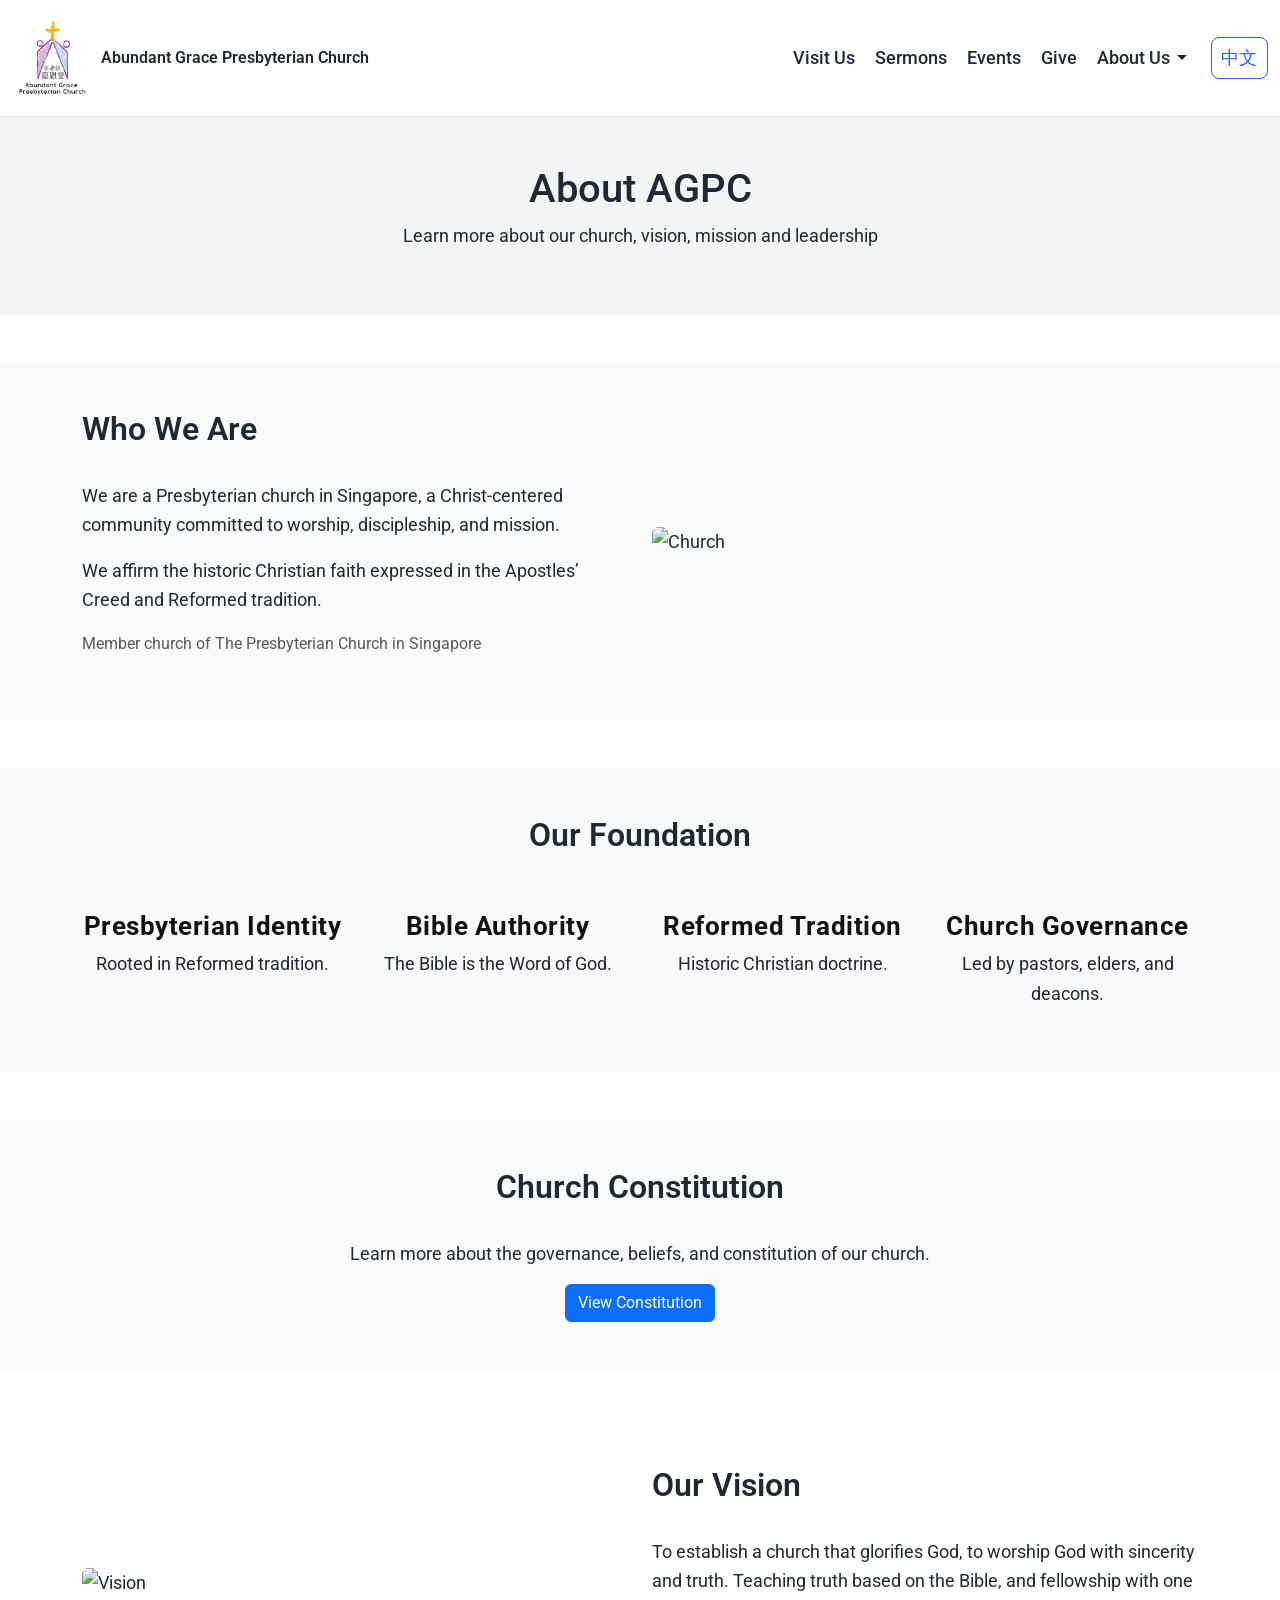
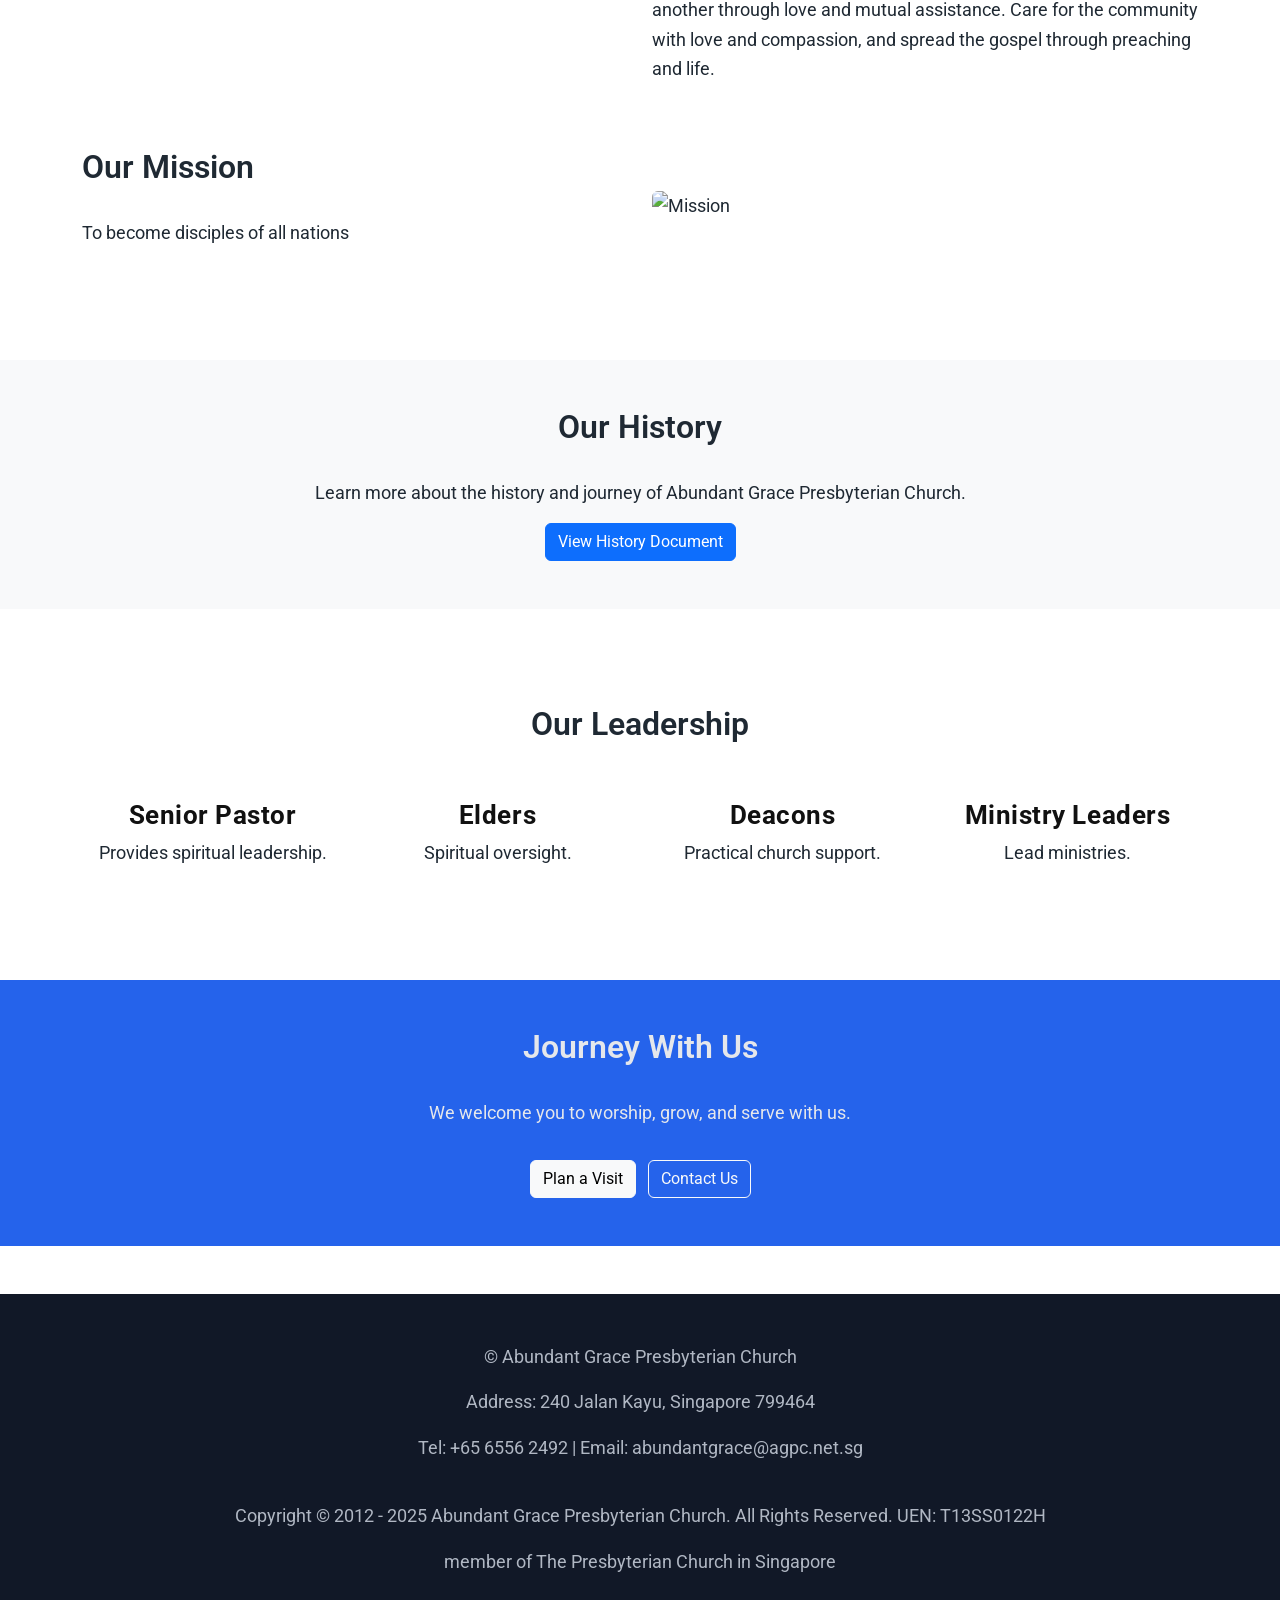
==== AGPC.html @ 62252c05 "Update AGPC.html" ====
<html>
<head>
    
<!-- Google Fonts Preconnect (FIXED URLS) -->
<link rel="preconnect" href="https://fonts.googleapis.com">
<link rel="preconnect" href="https://fonts.gstatic.com" crossorigin>

<!-- Roboto Font Weights (FIXED URL) -->
<link href="https://fonts.googleapis.com/css2?family=Roboto:wght@400;500;600;700&display=swap" rel="stylesheet">
<link href="https://cdn.jsdelivr.net/npm/bootstrap@5.3.0/dist/css/bootstrap.min.css" rel="stylesheet">
    <script src="https://cdn.jsdelivr.net/npm/bootstrap@5.3.0/dist/js/bootstrap.bundle.min.js"></script>
    <link href="CSS/style.css" rel="stylesheet">
    <script src="utils.js"></script>
</head>

<body>

<!-- NAVBAR -->
<nav class="navbar navbar-expand-lg myNav">
    <div class="container-fluid d-flex justify-content-between align-items-center">

        <a class="navbar-brand d-flex align-items-center customlink" href="index.html">
            <img src="Images/agpc-logo-new-a3-crop_orig.jpg" class="navbar-logo" alt="Logo">
            <span class="navbar-text"
                  data-en="Abundant Grace Presbyterian Church"
                  data-zh="嘉恩堂长老会">
                Abundant Grace Presbyterian Church
            </span>
        </a>

        <div class="d-flex align-items-center">

            <button class="navbar-toggler me-3" type="button" data-bs-toggle="collapse" data-bs-target="#navbarNav">
                <span class="navbar-toggler-icon"></span>
            </button>

            <div class="collapse navbar-collapse" id="navbarNav">
                <ul class="navbar-nav ms-auto align-items-center">

                    <li class="nav-item">
                        <a class="nav-link" href="Visit Us.html"
                           data-en="Visit Us" data-zh="来访我们">Visit Us</a>
                    </li>

                    <li class="nav-item">
                        <a class="nav-link" href="Sermons.html"
                           data-en="Sermons" data-zh="讲道">Sermons</a>
                    </li>

                    <li class="nav-item">
                        <a class="nav-link" href="Events.html"
                           data-en="Events" data-zh="活动">Events</a>
                    </li>

                    <li class="nav-item">
                        <a class="nav-link" href="Give.html"
                           data-en="Give" data-zh="奉献">Give</a>
                    </li>

                    <li class="nav-item dropdown">
                        <a class="nav-link dropdown-toggle" data-bs-toggle="dropdown"
                           data-en="About Us" data-zh="关于我们">
                            About Us
                        </a>
                        <ul class="dropdown-menu">
                            <li><a class="dropdown-item" href="AGPC.html">AGPC</a></li>
                            <li><a class="dropdown-item" href="Ministries.html">Ministries</a></li>
                            <li><a class="dropdown-item" href="Connect.html">Connect</a></li>
                        </ul>
                    </li>

                    <li class="nav-item">
                        <button id="languageToggle" class="btn btn-sm lang-toggle ms-3">中文</button>
                    </li>

                </ul>
            </div>
        </div>
    </div>
</nav>

<!-- HERO -->
<section class=" text-center py-5" style="background:#f3f4f6;">

    <div class="container">

        <h1 data-en="About AGPC" data-zh="关于嘉恩堂">
            About AGPC
        </h1>

        <p data-en="Learn more about our church, vision, mission and leadership"
           data-zh="了解我们的教会、异象、使命与领袖团队">
            Learn more about our church, vision, mission and leadership
        </p>

    </div>
</section>

<!-- WHO WE ARE -->
<section class="py-5">
    <div class="container">

        <div class="row align-items-center g-4">

            <div class="col-md-6">

                <h2 data-en="Who We Are" data-zh="我们是谁">
                    Who We Are
                </h2>

                <p data-en="We are a Presbyterian church in Singapore, a Christ-centered community committed to worship, discipleship, and mission."
                   data-zh="我们是新加坡的长老会教会，以基督为中心，致力于敬拜、门徒训练与宣教。">
                    We are a Presbyterian church in Singapore, a Christ-centered community committed to worship, discipleship, and mission.
                </p>

                <p data-en="We affirm the historic Christian faith expressed in the Apostles’ Creed and Reformed tradition."
                   data-zh="我们持守《使徒信经》所表达的历史性基督教信仰及改革宗传统。">
                    We affirm the historic Christian faith expressed in the Apostles’ Creed and Reformed tradition.
                </p>

                <p class="text-muted small mt-2"
                   data-en="Member church of The Presbyterian Church in Singapore"
                   data-zh="新加坡长老会的成员教会">
                    Member church of The Presbyterian Church in Singapore
                </p>

            </div>

            <div class="col-md-6">
                <img src="Images/church-placeholder.jpg" class="img-fluid rounded" alt="Church">
            </div>

        </div>
    </div>
</section>

<!-- FOUNDATION -->
<section class="py-5 bg-light">
    <div class="container text-center">

        <h2 data-en="Our Foundation" data-zh="我们的根基">
            Our Foundation
        </h2>

        <div class="row mt-4 g-4">

            <div class="col-md-3">
                <h5 data-en="Presbyterian Identity" data-zh="长老会传统">Presbyterian Identity</h5>
                <p data-en="Rooted in Reformed tradition." data-zh="扎根于改革宗传统。">
                    Rooted in Reformed tradition.
                </p>
            </div>

            <div class="col-md-3">
                <h5 data-en="Bible Authority" data-zh="圣经权威">Bible Authority</h5>
                <p data-en="The Bible is the Word of God." data-zh="圣经是上帝的话语。">
                    The Bible is the Word of God.
                </p>
            </div>

            <div class="col-md-3">
                <h5 data-en="Reformed Tradition" data-zh="改革宗传统">Reformed Tradition</h5>
                <p data-en="Historic Christian doctrine." data-zh="历史性的基督教教义。">
                    Historic Christian doctrine.
                </p>
            </div>

            <div class="col-md-3">
                <h5 data-en="Church Governance" data-zh="教会治理">Church Governance</h5>
                <p data-en="Led by pastors, elders, and deacons."
                   data-zh="由牧师、长老与执事治理。">
                    Led by pastors, elders, and deacons.
                </p>
            </div>

        </div>

    </div>
</section>

<!-- CHURCH CONSTITUTION -->
<section class="py-5 text-center">
    <div class="container">

        <h2 data-en="Church Constitution"
            data-zh="教会法规">
            Church Constitution
        </h2>

        <p data-en="Learn more about the governance, beliefs, and constitution of our church."
           data-zh="了解本教会的信仰与法规。">
            Learn more about the beliefs and constitution of our church.
        </p>

        <a href="agpc_constitution_2021__english_and_chinese_.pdf"
           target="_blank"
           class="btn btn-primary">
            <span data-en="View Constitution"
                      data-zh="查看章程">
                View Constitution
            </span>
        </a>

    </div>
</section>

<!-- VISION + MISSION -->
<section id="vision-mission" class="py-5">

    <div class="container">

        <div class="row align-items-center g-4 mb-5">

            <div class="col-md-6 order-md-2">

               <h2 data-en="Our Vision" data-zh="我们的异象">
                    Our Vision
                </h2>
                
                <p data-en="To establish a church that glorifies God, to worship God with sincerity and truth.
                Teaching truth based on the Bible, and fellowship with one another through love and mutual assistance.
                Care for the community with love and compassion, and spread the gospel through preaching and life."
                   data-zh="建立一间荣耀上帝的教会，以真情和真理敬拜上帝、
                以圣经为根据教导真理、以互爱和互助彼此团契、
                以慈爱和怜悯关怀社区、以宣道和生命广传福音。">
                    To establish a church that glorifies God, to worship God with sincerity and truth.
                    Teaching truth based on the Bible, and fellowship with one another through love and mutual assistance.
                    Care for the community with love and compassion, and spread the gospel through preaching and life.
                </p>
            </div>

            <div class="col-md-6 order-md-1">
                <img src="Images/vision-placeholder.jpg" class="img-fluid rounded" alt="Vision">
            </div>

        </div>

        <div class="row align-items-center g-4">

            <div class="col-md-6">

                <h2 data-en="Our Mission" data-zh="我们的使命">
                    Our Mission
                </h2>
                
                <p data-en="To become disciples of all nations"
                   data-zh="去使万民作主的门徒">
                    To become disciples of all nations
                </p>

            </div>

            <div class="col-md-6">
                <img src="Images/mission-placeholder.jpg" class="img-fluid rounded" alt="Mission">
            </div>

        </div>

    </div>

</section>

<!-- STORY -->
<section class="py-5 bg-light">
    <div class="container text-center">

         <h2 data-en="Our History" data-zh="我们的历史">
            Our History
        </h2>

        <p data-en="Learn more about the history and journey of Abundant Grace Presbyterian Church."
           data-zh="了解嘉恩堂长老会的历史与发展历程。">
            Learn more about the history and journey of Abundant Grace Presbyterian Church.
        </p>

        <a id="historyDocumentLink"
           href="Documents/AGPC-History-English.pdf"
           target="_blank"
           class="btn btn-primary"
           download>

            <span data-en="View History Document"
                  data-zh="查看教会历史文件">
                View History Document
            </span>

        </a>

    </div>
</section>

<!-- LEADERSHIP -->
<section class="py-5">
    <div class="container text-center">

        <h2 data-en="Our Leadership" data-zh="我们的领袖团队">
            Our Leadership
        </h2>

        <div class="row g-4 mt-3">

            <div class="col-md-3">
                <h5 data-en="Senior Pastor" data-zh="主任牧师">Senior Pastor</h5>
                <p data-en="Provides spiritual leadership." data-zh="提供属灵带领。">
                    Provides spiritual leadership.
                </p>
            </div>

            <div class="col-md-3">
                <h5 data-en="Elders" data-zh="长老">Elders</h5>
                <p data-en="Spiritual oversight." data-zh="属灵监督。">
                    Spiritual oversight.
                </p>
            </div>

            <div class="col-md-3">
                <h5 data-en="Deacons" data-zh="执事">Deacons</h5>
                <p data-en="Practical church support." data-zh="实际服事支持。">
                    Practical church support.
                </p>
            </div>

            <div class="col-md-3">
                <h5 data-en="Ministry Leaders" data-zh="事工领袖">Ministry Leaders</h5>
                <p data-en="Lead ministries." data-zh="带领事工。">
                    Lead ministries.
                </p>
            </div>

        </div>

    </div>
</section>

<!-- CTA -->
<section class="cta-section text-center py-5">

    <div class="container">

        <h2 data-en="Journey With Us" data-zh="与我们同行">
            Journey With Us
        </h2>

        <p data-en="We welcome you to worship, grow, and serve with us."
           data-zh="我们欢迎您一同敬拜、成长与服事。">
            We welcome you to worship, grow, and serve with us.
        </p>

        <a href="Visit Us.html" class="btn btn-light me-2"
           data-en="Plan a Visit" data-zh="计划来访">
            Plan a Visit
        </a>

        <a href="Connect.html" class="btn btn-outline-light"
           data-en="Contact Us" data-zh="联系我们">
            Contact Us
        </a>

    </div>

</section>

    <!-- FOOTER -->
        <footer class="footer mt-5">
        <div class="container text-center">
            <p>© Abundant Grace Presbyterian Church</p>
            <p>Address: 240 Jalan Kayu, Singapore 799464</p>
<p>Tel: +65 6556 2492     |     Email: abundantgrace@agpc.net.sg</p>
​<p>Copyright © 2012 - 2025 Abundant Grace Presbyterian Church. All Rights Reserved. UEN: T13SS0122H</p>
        <p>member of The Presbyterian Church in Singapore</p>
        </div>
        </footer>

</body>
</html>
---- CSS/style.css ----
/* ===============================
   COLOUR SYSTEM
================================ */
:root {
  --brand-primary: #2563eb;
  --brand-dark: #1e40af;
  --text-main: #1f2933;
  --text-body: #4b5563;
  --text-muted: #9ca3af;
  --bg-white: #ffffff;
  --bg-light: #f9fafb;
  --bg-dark: #111827;
  --border-light: #e5e7eb;
}

/* ===============================
   GLOBAL
================================ */
* {
  box-sizing: border-box;
  margin: 0;
  padding: 0;
}

/* ===============================
   BODY / PARAGRAPHS
================================ */
body, p, h1, h2, h3, h4, h5, h6 {
  font-family: 'Roboto', sans-serif;
}

body, p {
  font-size: 1.15rem;
  font-weight: 400;
  line-height: 1.6;
  color: var(--text-main); /* Updated to use your variable instead of #222 */
}

/* Headings h5: stronger font for emphasis */
h5 {
  font-weight: 700;     /* bold */
  font-size: 1.6rem;
  color: #111;
  margin-bottom: 0.5rem;
  letter-spacing: 0.02em; /* slight tracking for clarity */
}

.footer p {
  color: #b0b7c3;
}

img {
  max-width: 100%;
  display: block;
}

/* ===============================
   NAVBAR
================================ */
.myNav {
  background-color: var(--bg-white);
  border-bottom: 1px solid var(--border-light);
  z-index: 10;
}

.myNav .navbar-logo {
  height: 90px;
  margin-right: 0.5rem;
}

.myNav .navbar-text {
  font-size: 1rem;
  font-weight: 600;
  color: var(--text-main);
  white-space: nowrap;
}

.myNav .nav-link {
  padding: 0.45rem 0.8rem;
  border-radius: 8px;
  color: var(--text-main);
  font-weight: 500;
  margin-left: 0.25rem;
  transition: background-color 0.2s, color 0.2s;
}

.myNav .nav-link:hover,
.myNav .nav-link.active {
  background-color: #eef2ff;
  color: var(--brand-primary);
}

.myNav .dropdown-toggle::after {
  margin-left: 0.4rem;
}

.navbar-toggler {
  border: 1px solid var(--border-light);
  padding: 0.4rem 0.6rem;
}

.navbar-toggler:focus {
  box-shadow: none;
}

.navbar-toggler-icon {
  background-image: url("data:image/svg+xml,%3Csvg viewBox='0 0 30 30' xmlns='http://www.w3.org/2000/svg'%3E%3Cpath stroke='rgba(31,41,51,0.9)' stroke-width='2' stroke-linecap='round' stroke-miterlimit='10' d='M4 7h22M4 15h22M4 23h22'/%3E%3C/svg%3E");
}

/* ===============================
   LANGUAGE TOGGLE BUTTON
================================ */
.lang-toggle {
  all: unset;
  display: inline-block;
  border: 1px solid var(--brand-primary);
  color: var(--brand-primary);
  background-color: transparent;
  font-weight: 500;
  border-radius: 8px;
  padding: 0.3rem 0.6rem;
  cursor: pointer;
  text-align: center;
  transition: all 0.2s ease;
}

.lang-toggle:hover {
  background-color: var(--brand-primary);
  color: #fff;
}

/* ===============================
   HERO SECTION
================================ */
/* Fix hero spacing */
.hero-section {
  position: relative;
  min-height: 85vh;
  
  padding: 0 1.5rem;

  display: flex;
  align-items: center;
  justify-content: center;

  background: url("../Images/Church.jpg") center/cover no-repeat;
}

/* DARK OVERLAY */
.hero-section::before {
  content: "";
  position: absolute;
  inset: 0;
  background: rgba(0, 0, 0, 0.5); /* adjust darkness */
}

/* Keep text above overlay */
.hero-section .container {
  position: relative;
  z-index: 1;
  color: white;
  
}

.hero-section h1 {
  font-size: clamp(2.2rem, 4vw, 3.2rem);
  margin-bottom: 1rem;
  color: white;
}

.hero-section p {
  font-size: 1.4rem;
  color: white;
}

.hero-sermons{
  background: url("../Images/Sermons/Sermons.jpg");
  background-size: cover;
  background-repeat: no-repeat;
  background-position: center 42%;
  min-height:40vh;
}

.hero-visitus{
  background: url("../Images/Visit/Visit\ Us.jpg");
  background-size: cover;
  background-repeat: no-repeat;
  background-position: center 25%;
  min-height:40vh;
}

.hero-give{
  background: url("../Images/Give/Offerings.jpg") center/cover no-repeat;
  min-height:40vh;
}

.hero-events{
  background: url("../Images/Events/Events.jpg") center/cover no-repeat;
  min-height:40vh;
}

.hero-connect{
  background: url("../Images/Connect/Connect.jpg") center/cover no-repeat;
  min-height:40vh;
}

/* ===============================
   GENERAL SECTIONS
================================ */
section {
  padding: 6rem 1.5rem;
}

section + section {
  margin-top: 2rem;
}


@media (min-width: 768px) {
  section {
    padding: 7rem 1.5rem;
  }
  section + section {
    margin-top: 3rem;
  }
}

@media (min-width: 1200px) {
  section {
    padding: 8rem 1.5rem;
  }
}

section:nth-of-type(even):not(.hero-section):not(.cta-section) {
  background-color: var(--bg-light);
}

section h2 {
  margin-bottom: 2rem;
  font-weight: 600;
  color: var(--text-main);
}

.info-section,
.light-section {
  background-color: var(--bg-light);
}

.light-section {
  text-align: center;
}

.light-section p {
  margin: 1rem auto 2rem;
}

/* ===============================
   CARDS
================================ */
.card {
  flex: 1;
  border: none;
  border-radius: 15px;
  box-shadow: 0 10px 25px rgba(0,0,0,0.06);
  transition: transform 0.2s ease;
}

#latest-sermons .col-md-6 {
  display: flex;
}

#latest-sermons .card {
  width: 100%;
}

.card:hover {
  transform: translateY(-6px);
}

/* ===============================
   SERMON CARDS
================================ */
.sermon-card {
  display: flex;
  flex-direction: column;
  border-radius: 8px;
  overflow: hidden;
  background: #f4f4f4;
  box-shadow: 0 3px 8px rgba(0,0,0,0.15);
  width: 240px;
  flex: 0 0 auto;
}

.sermon-thumb {
  aspect-ratio: 16 / 9;
  overflow: hidden;
}

.sermon-thumb img {
  width: 100%;
  height: 100%;
  object-fit: cover;
}

.sermon-video-wrapper {
  position: relative;
  width: 100%;
  padding-bottom: 56.25%; /* 16:9 aspect ratio */
  height: 0;
  overflow: hidden;
}

.sermon-video-wrapper iframe {
  position: absolute;
  top: 0;
  left: 0;
  width: 100%;
  height: 100%;
}

.sermon-info {
  padding: 0.75rem 1rem;
  display: flex;
  flex-direction: column;
  gap: 0.3rem;
}

.sermon-title {
  font-size: 1.05rem;
  margin: 0;
}

.sermon-meta {
  font-size: 0.9rem;
  color: #555;
  margin: 0;
}

/* Scrollable container for mobile */
.sermon-scroll {
  display: flex;
  overflow-x: auto;
  gap: 1rem;
  padding-bottom: 1rem;
  scroll-behavior: smooth;
  scroll-snap-type: x mandatory;
}

.sermon-scroll::-webkit-scrollbar {
  height: 8px;
}

.sermon-scroll::-webkit-scrollbar-thumb {
  background-color: var(--brand-primary);
  border-radius: 4px;
}

/* DESKTOP GRID (LG+) */
@media (min-width: 992px) {
  #english-grid .col,
  #chinese-grid .col,
  #combined-grid .col {
    flex: 0 0 30%;
    max-width: 30%;
    margin-bottom: 30px;
  }

  .sermon-card {
    width: 100%;
  }
}

/* ===============================
   PAGINATION
================================ */
#en-pagination,
#zh-pagination,
#both-pagination {
  display: flex;
  justify-content: center;
  gap: 16px; /* more spacing */
  margin-top: 2rem;
  font-family: "Roboto", sans-serif;
}

.page-number {
  cursor: pointer;
  padding: 4px 8px;
  color: #555;
  transition: all 0.2s;
  position: relative;
}

.page-number.active {
  font-weight: 700;
  color: var(--brand-primary);
}

.page-number.active::after {
  content: "";
  display: block;
  width: 100%;
  height: 2px;
  background-color: var(--brand-primary);
  margin-top: 6px; /* distance between text and underline */
}

.page-arrow {
  cursor: pointer;
  padding: 4px 8px;
  color: var(--brand-primary);
  font-weight: 600;
  user-select: none;
  transition: all 0.2s;
}

.page-arrow.disabled {
  color: #aaa;
  cursor: default;
}

.page-arrow:hover:not(.disabled) {
  background-color: #eef2ff;
}

/* ===============================
   CTA  (Call To Action)
================================ */
.cta-section {
  background-color: var(--brand-primary);
  color: white;
  text-align: center;
  padding: 5rem 1.5rem;
}

.cta-section h2 {
  color: #e5e7eb;
}

.cta-section p {
  color: #e5e7eb;
  margin: 1rem auto 2rem;
}

/* ===============================
   FOOTER
================================ */
.footer {
  background-color: var(--bg-dark);
  color: var(--text-muted);
  padding: 3rem 1.5rem;
  font-size: 0.9rem;
  text-align: center;
}

/* ===============================
   Ministries Carousel & Modals
================================ */
.ministry-carousel .carousel-item {
  min-height: 400px;
}

.ministry-carousel img {
  transition: 0.3s;
}

.ministry-carousel img:hover {
  transform: scale(1.03);
}

.modal-dialog {
  max-width: 800px;   /* fixed width */
  width: 90%;
}

.modal-content {
  min-height: 600px;   /* keeps consistent height */
}

.carousel-control-prev-icon,
.carousel-control-next-icon {
  background-color: rgba(0, 0, 0, 0.5);  /* dark circle */
  border-radius: 50%;
  padding: 18px;
  background-size: 60%;
}

.ministry-bg {
    position: relative;
    height: 250px;
    display: flex;
    align-items: center;
    justify-content: center;
}

/* Icon in corner */
.ministry-icon-corner {
    position: absolute;
    top: 15px;
    right: 15px;
    width: 80px;
    opacity: 0.85;
    filter: brightness(0) invert(1);
    z-index: 2;
}

.ministry-card {
    background-color: #89c8fc;
    border: none;
}

/* Fix ministries section */
.content-section {
  background-color: #ffffff;
  position: relative;
  z-index: 1;
}

/* ===============================
   Events Carousel & Modals
================================ */
/* ===============================
   SWIPER BASE
================================ */
.swiper {
  width: 100%;
  padding: 40px 0;
}

/* ===============================
   FIX SWIPER HEIGHT (CRITICAL)
================================ */
.upcoming-events-swiper,
.past-events-swiper {
  height: auto;
}

.upcoming-events-swiper .swiper-wrapper,
.past-events-swiper .swiper-wrapper {
  height: auto;
  align-items: center;
}

.upcoming-events-swiper .swiper-slide,
.past-events-swiper .swiper-slide {
  height: auto;
  display: flex;
  justify-content: center;
}

/* ===============================
   EVENT CARD STRUCTURE
================================ */
.event-card {
  width: 100%;
  border-radius: 16px;
  overflow: hidden;
  background: white;
  display: flex;
  flex-direction: column;
}

/* ===============================
   FLYER (IMAGE)
================================ */
.event-flyer {
  width: 100%;
}

.event-flyer img {
  width: 100%;
  height: 100%;
  object-fit: cover;
}

/* ===============================
   TEXT SECTION
================================ */
.event-info {
  padding: 12px 14px;
  text-align: center;
}

/* ===============================
   🟣 UPCOMING EVENTS (BIG HERO)
================================ */
.upcoming-events-swiper .swiper-slide {
  width: 75%; /* enables peeking */
}

.upcoming-events-swiper .event-flyer {
  height: 320px; /* adjust if needed */
}

/* ===============================
   🔵 PAST EVENTS (SMALL CARDS)
================================ */
.past-events-swiper .swiper-slide {
  width: 260px; /* fixed card width */
}

.past-events-swiper .event-flyer {
  height: 180px;
}

/* ===============================
   PAGINATION (FIX GAP ISSUE)
================================ */
.upcoming-events-swiper .swiper-pagination,
.past-events-swiper .swiper-pagination {
  position: relative;
  margin-top: 10px;
}

/* ===============================
   MAIN PAGE ICON CONNECT
================================ */
.social-links {
    display: flex;
    justify-content: center;
    align-items: center;
    gap: 2rem;
    flex-wrap: wrap;
    margin: 1.5rem 0;
}

.social-links a {
    display: flex;
    align-items: center;
    gap: 0.5rem;
    color: white;
    text-decoration: none;
    font-size: 1.1rem;
    font-weight: 500;
    transition: transform 0.2s ease, opacity 0.2s ease;
}

.social-links a i {
    font-size: 1.5rem;
}

.social-links a:hover {
    transform: translateY(-2px);
    opacity: 0.8;
}
/* ===================================
   HOME PAGE INFO SECTION
=================================== */

.info-card {
    background: #fff;
    border-radius: 20px;
    padding: 2rem;
    height: 100%;

    box-shadow: 0 8px 24px rgba(0,0,0,.06);
    transition: all .25s ease;
}

.info-card:hover {
    transform: translateY(-6px);
    box-shadow: 0 18px 35px rgba(0,0,0,.12);
}

/* Icon */

.info-icon {
    width: 72px;
    height: 72px;

    margin: 0 auto 1.25rem;

    border-radius: 50%;
    background: #eef4ff;

    color: var(--brand-primary);

    display: flex;
    justify-content: center;
    align-items: center;

    font-size: 2rem;
}

/* Worship */

.service-times {
    max-width: 340px;
    margin: 1.5rem auto 0;
}

.service-block {
    margin-bottom: 1.5rem;
}

.service-block:not(:last-of-type) {
    border-bottom: 1px solid var(--border-light);
    padding-bottom: 1.25rem;
}

.service-block strong {

    display: inline-block;

    background: var(--brand-primary);
    color: white;

    padding: 6px 16px;

    border-radius: 999px;

    font-size: 1rem;
    font-weight: 700;

    margin-bottom: .75rem;
}

.service-block p {
    margin: .35rem 0;
    font-size: .95rem;
    line-height: 1.45;
    color: var(--text-body);
}

.cry-room {
    margin-top: 1.5rem;
    text-align: center;

    font-size: .95rem;
    font-weight: 600;
    color: var(--text-body);
}

/* Buttons */

.info-card .btn {
    border-radius: 999px;
    padding: .65rem 1.4rem;
}

/* Responsive */

@media (max-width: 992px) {

    .service-times {
        max-width: 100%;
    }

    .info-card {
        margin-bottom: 1rem;
    }

}
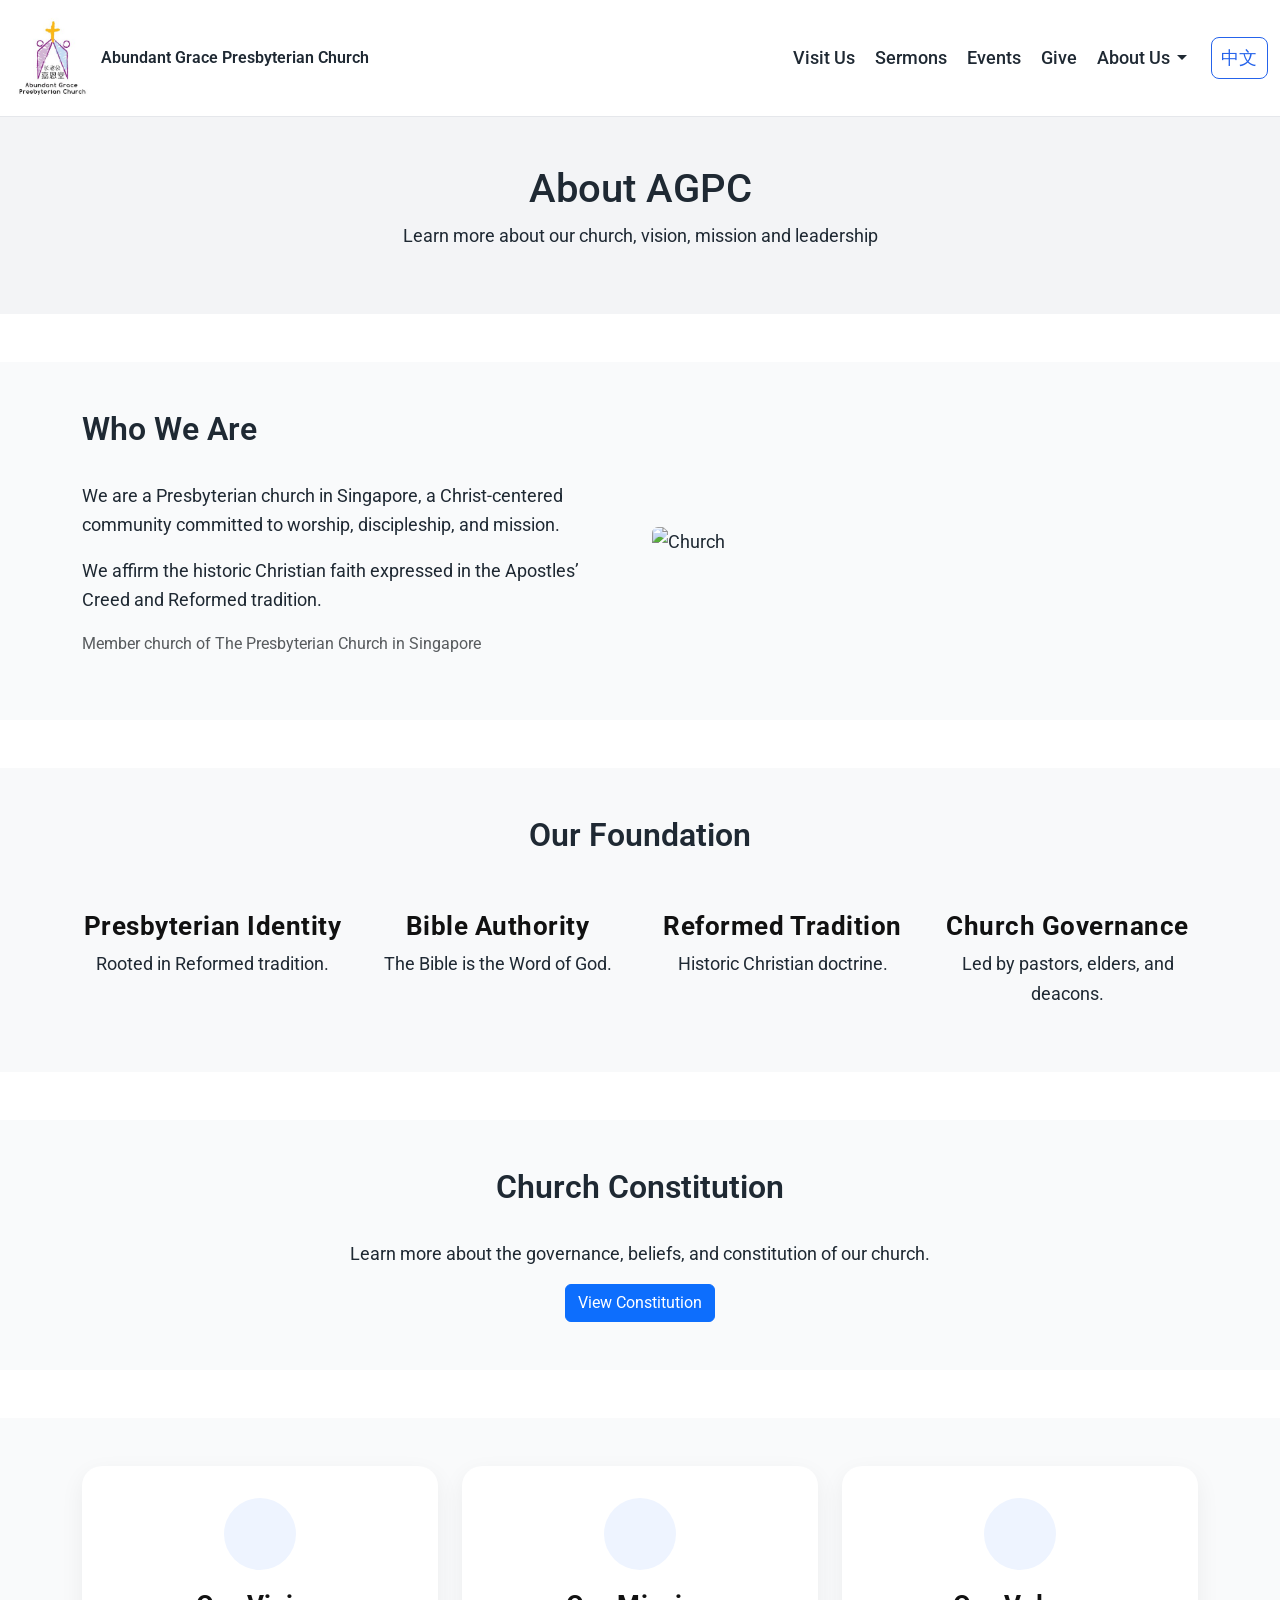
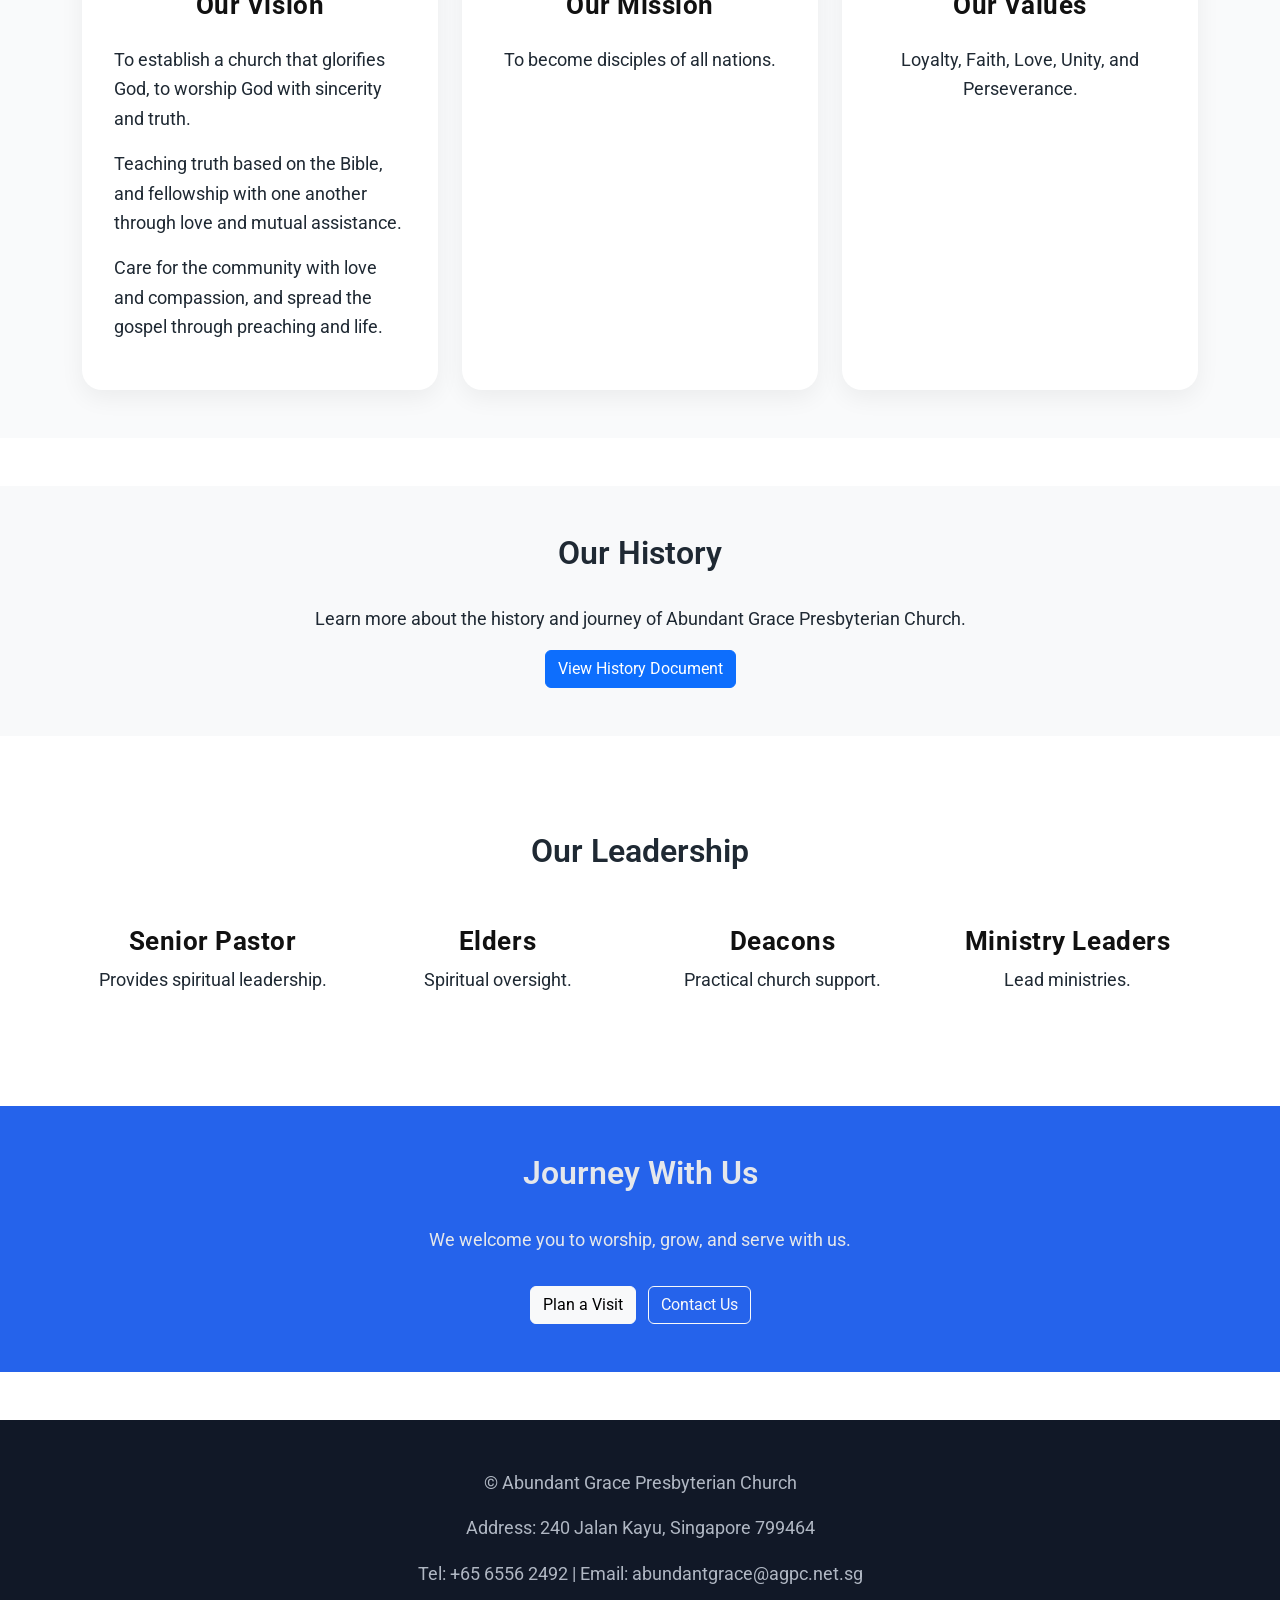
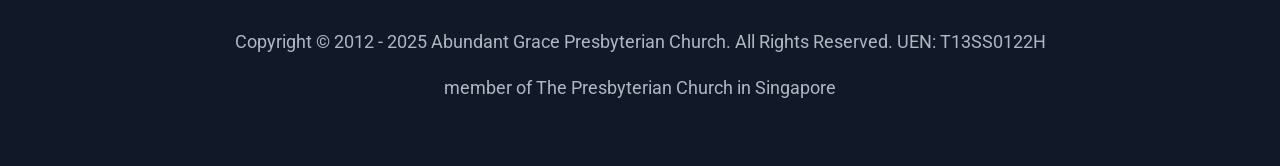
==== commit 3aa1483f: "Update AGPC.html" ====
--- a/AGPC.html
+++ b/AGPC.html
@@ -204,54 +204,98 @@
     </div>
 </section>
 
-<!-- VISION + MISSION -->
-<section id="vision-mission" class="py-5">
+<!-- VISION + MISSION + VALUES -->
+<section id="vision-mission" class="info-section py-5">
 
     <div class="container">
 
-        <div class="row align-items-center g-4 mb-5">
-
-            <div class="col-md-6 order-md-2">
-
-               <h2 data-en="Our Vision" data-zh="我们的异象">
-                    Our Vision
-                </h2>
-                
-                <p data-en="To establish a church that glorifies God, to worship God with sincerity and truth.
-                Teaching truth based on the Bible, and fellowship with one another through love and mutual assistance.
-                Care for the community with love and compassion, and spread the gospel through preaching and life."
-                   data-zh="建立一间荣耀上帝的教会，以真情和真理敬拜上帝、
-                以圣经为根据教导真理、以互爱和互助彼此团契、
-                以慈爱和怜悯关怀社区、以宣道和生命广传福音。">
-                    To establish a church that glorifies God, to worship God with sincerity and truth.
-                    Teaching truth based on the Bible, and fellowship with one another through love and mutual assistance.
-                    Care for the community with love and compassion, and spread the gospel through preaching and life.
-                </p>
-            </div>
-
-            <div class="col-md-6 order-md-1">
-                <img src="Images/vision-placeholder.jpg" class="img-fluid rounded" alt="Vision">
-            </div>
-
-        </div>
-
-        <div class="row align-items-center g-4">
-
-            <div class="col-md-6">
-
-                <h2 data-en="Our Mission" data-zh="我们的使命">
-                    Our Mission
-                </h2>
-                
-                <p data-en="To become disciples of all nations"
-                   data-zh="去使万民作主的门徒">
-                    To become disciples of all nations
-                </p>
-
-            </div>
-
-            <div class="col-md-6">
-                <img src="Images/mission-placeholder.jpg" class="img-fluid rounded" alt="Mission">
+        <div class="row g-4">
+
+            <!-- VISION -->
+            <div class="col-lg-4">
+                <div class="info-card h-100">
+
+                    <div class="info-icon">
+                        <i class="bi bi-eye"></i>
+                    </div>
+
+                    <h5 class="text-center"
+                        data-en="Our Vision"
+                        data-zh="我们的异象">
+                        Our Vision
+                    </h5>
+
+                    <div class="mt-4">
+
+                        <p
+                            data-en="To establish a church that glorifies God, to worship God with sincerity and truth."
+                            data-zh="建立一间荣耀上帝的教会，以真情和真理敬拜上帝。">
+                            To establish a church that glorifies God, to worship God with sincerity and truth.
+                        </p>
+
+                        <p
+                            data-en="Teaching truth based on the Bible, and fellowship with one another through love and mutual assistance."
+                            data-zh="以圣经为根据教导真理、以互爱和互助彼此团契。">
+                            Teaching truth based on the Bible, and fellowship with one another through love and mutual assistance.
+                        </p>
+
+                        <p
+                            data-en="Care for the community with love and compassion, and spread the gospel through preaching and life."
+                            data-zh="以慈爱和怜悯关怀社区、以宣道和生命广传福音。">
+                            Care for the community with love and compassion, and spread the gospel through preaching and life.
+                        </p>
+
+                    </div>
+
+                </div>
+            </div>
+
+
+            <!-- MISSION -->
+            <div class="col-lg-4">
+                <div class="info-card h-100">
+
+                    <div class="info-icon">
+                        <i class="bi bi-bullseye"></i>
+                    </div>
+
+                    <h5 class="text-center"
+                        data-en="Our Mission"
+                        data-zh="我们的使命">
+                        Our Mission
+                    </h5>
+
+                    <p class="text-center mt-4"
+                       data-en="To become disciples of all nations."
+                       data-zh="去使万民作主的门徒。">
+                        To become disciples of all nations.
+                    </p>
+
+                </div>
+            </div>
+
+
+            <!-- VALUES -->
+            <div class="col-lg-4">
+                <div class="info-card h-100">
+
+                    <div class="info-icon">
+                        <i class="bi bi-heart"></i>
+                    </div>
+
+                    <h5 class="text-center"
+                        data-en="Our Values"
+                        data-zh="我们的价值观">
+                        Our Values
+                    </h5>
+
+                    <p class="text-center mt-4"
+                       data-en="Loyalty, Faith, Love, Unity, and Perseverance."
+                       data-zh="忠心、信心、爱心、同心、恒心。">
+                        Loyalty, Faith, Love, Unity, and Perseverance.
+                    </p>
+
+                </div>
             </div>
 
         </div>
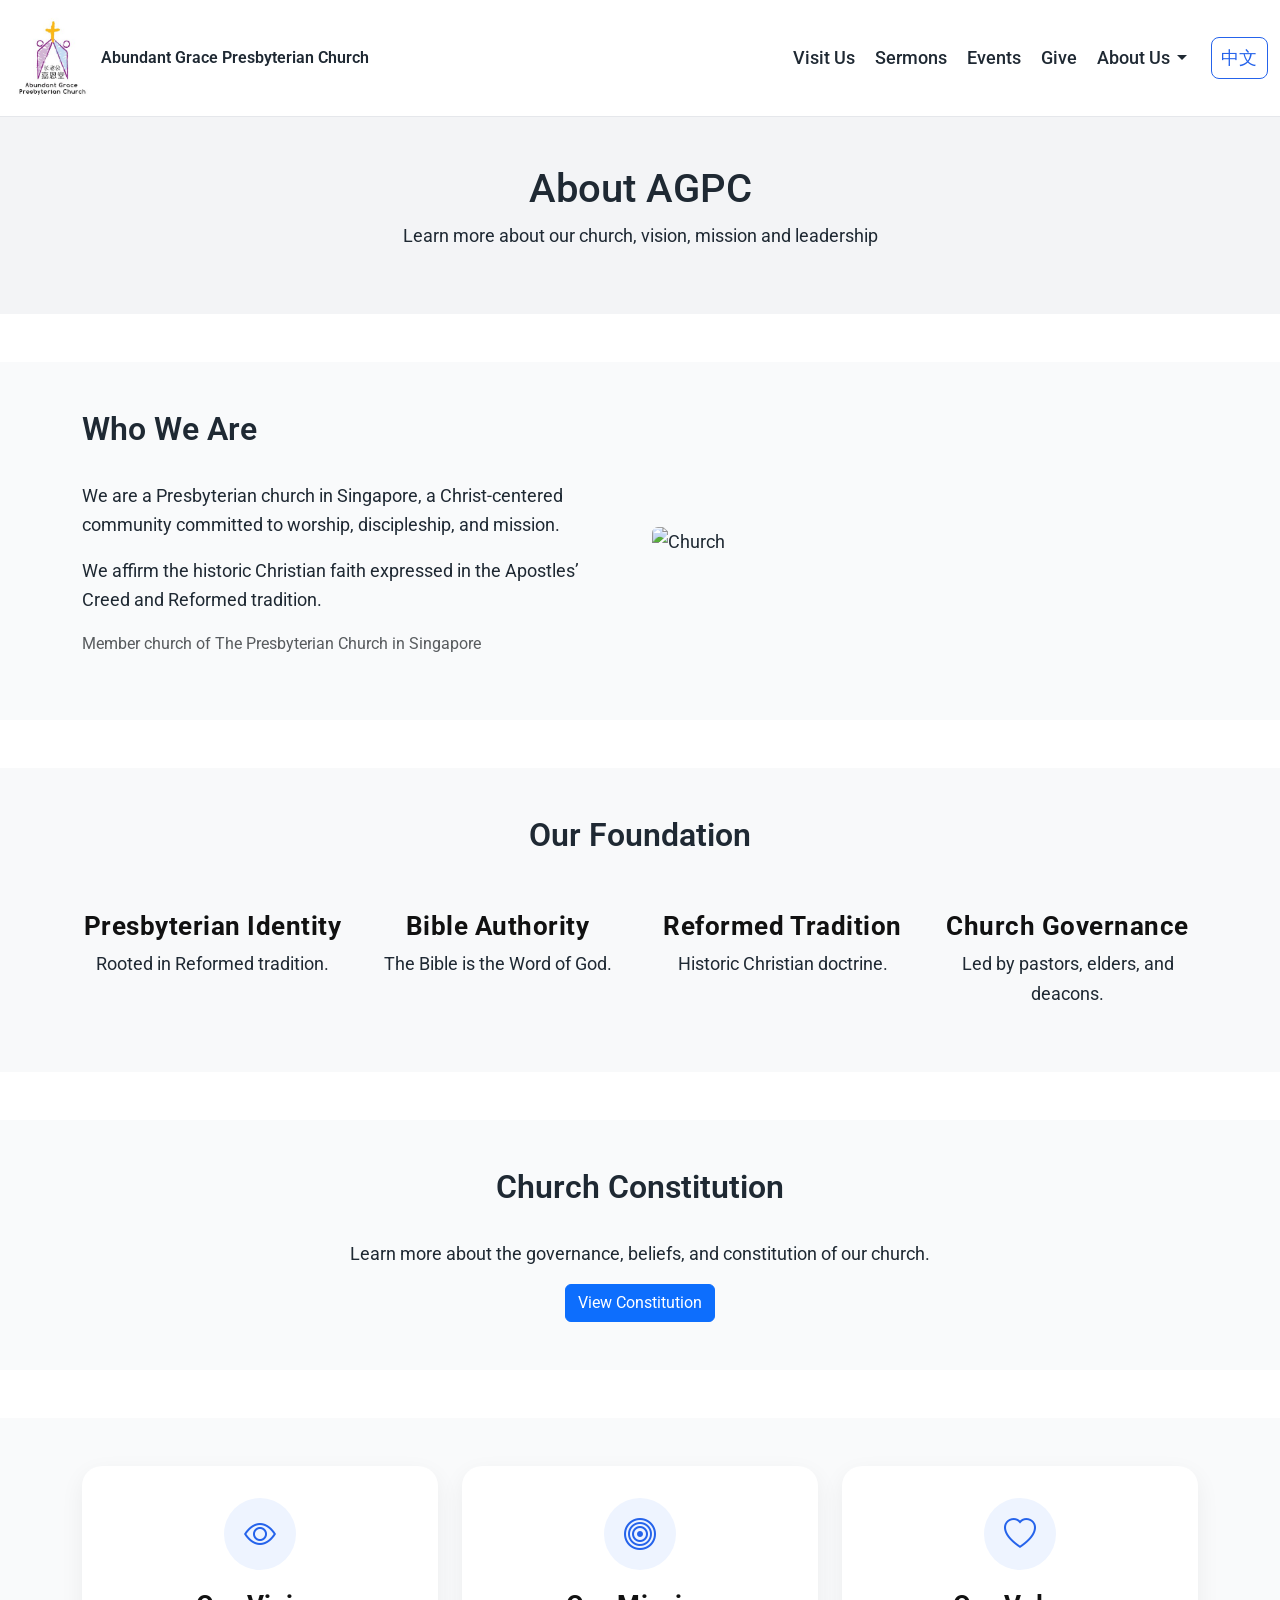
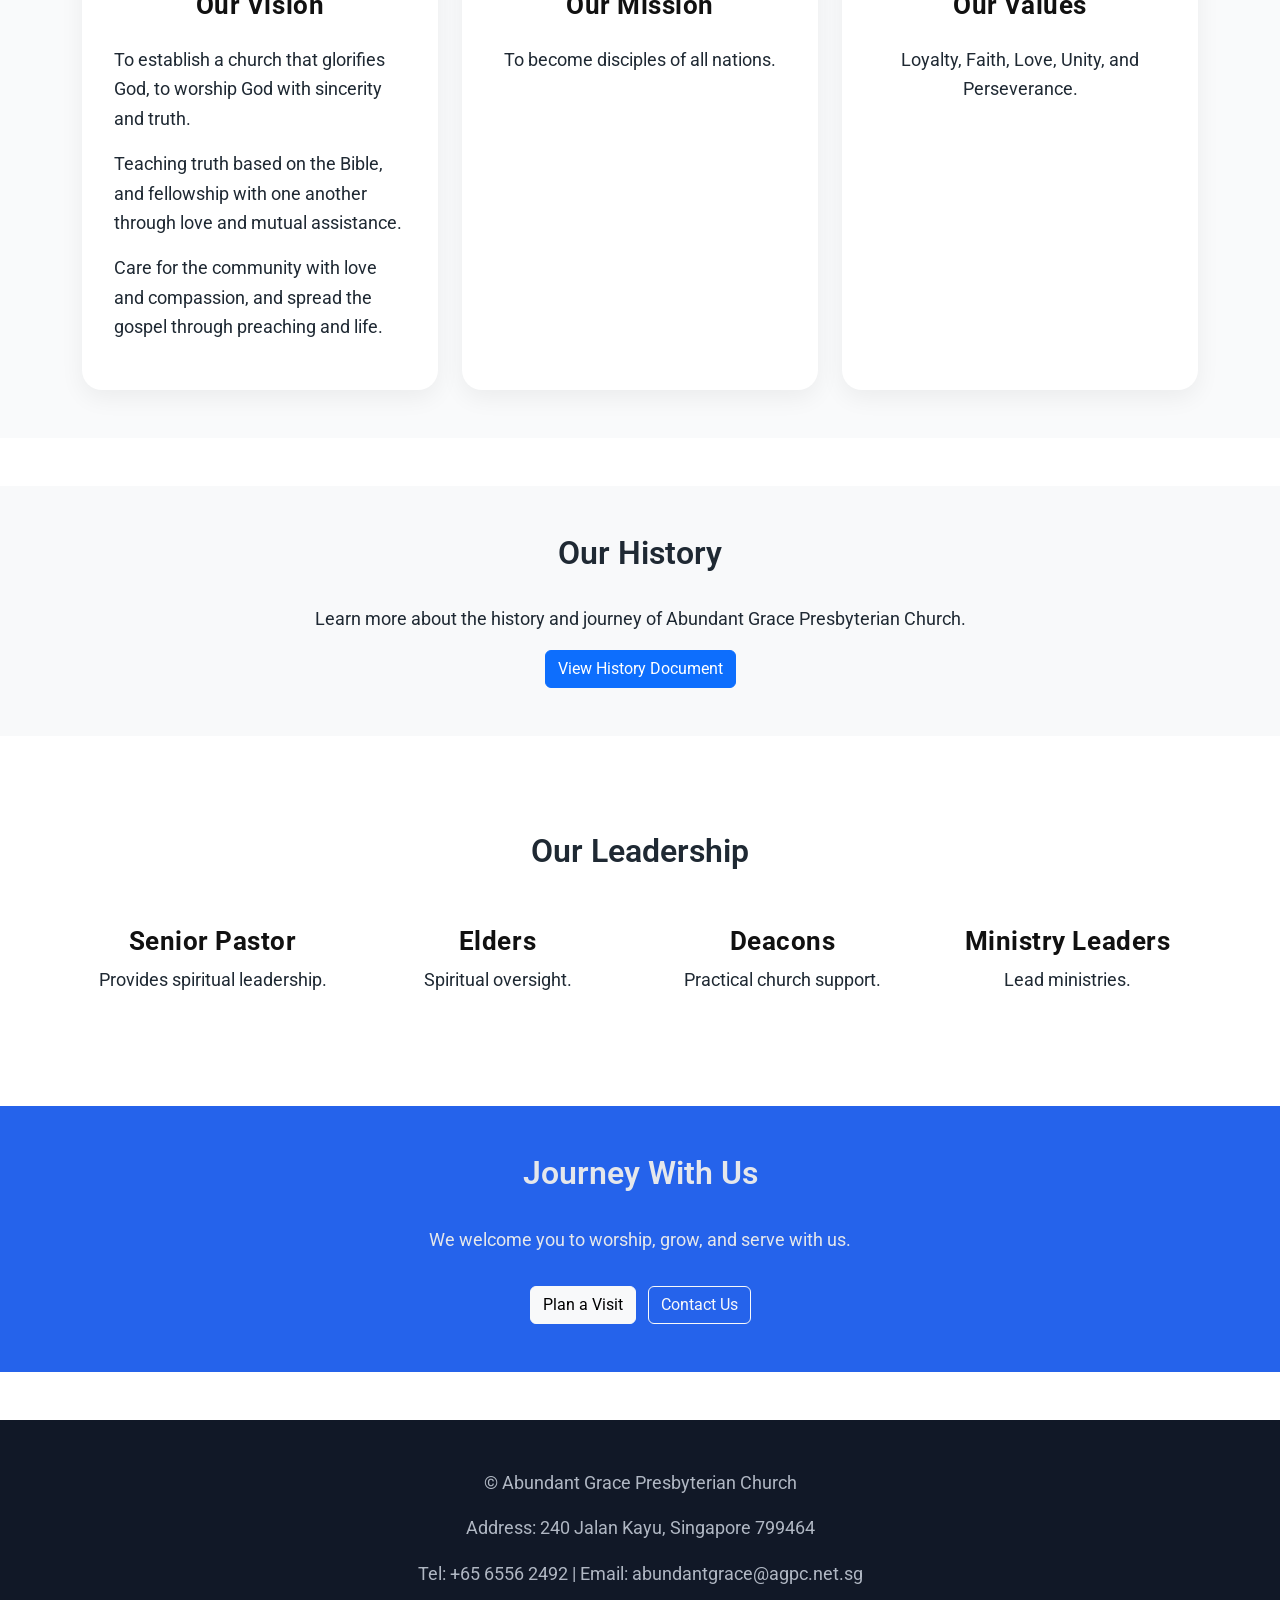
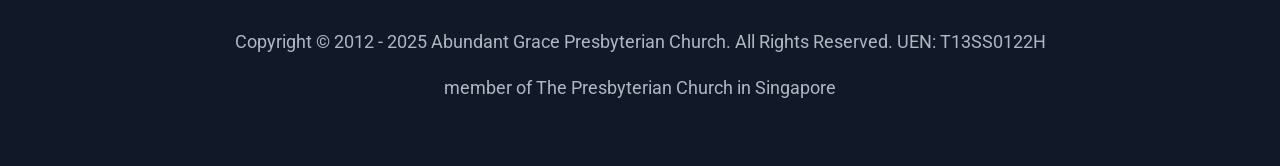
==== commit 505dca48: "Update AGPC.html" ====
--- a/AGPC.html
+++ b/AGPC.html
@@ -11,6 +11,8 @@
     <script src="https://cdn.jsdelivr.net/npm/bootstrap@5.3.0/dist/js/bootstrap.bundle.min.js"></script>
     <link href="CSS/style.css" rel="stylesheet">
     <script src="utils.js"></script>
+<link rel="stylesheet" href="https://cdn.jsdelivr.net/npm/bootstrap-icons@1.11.3/font/bootstrap-icons.min.css">
+    
 </head>
 
 <body>
@@ -320,8 +322,7 @@
         <a id="historyDocumentLink"
            href="Documents/AGPC-History-English.pdf"
            target="_blank"
-           class="btn btn-primary"
-           download>
+           class="btn btn-primary">
 
             <span data-en="View History Document"
                   data-zh="查看教会历史文件">
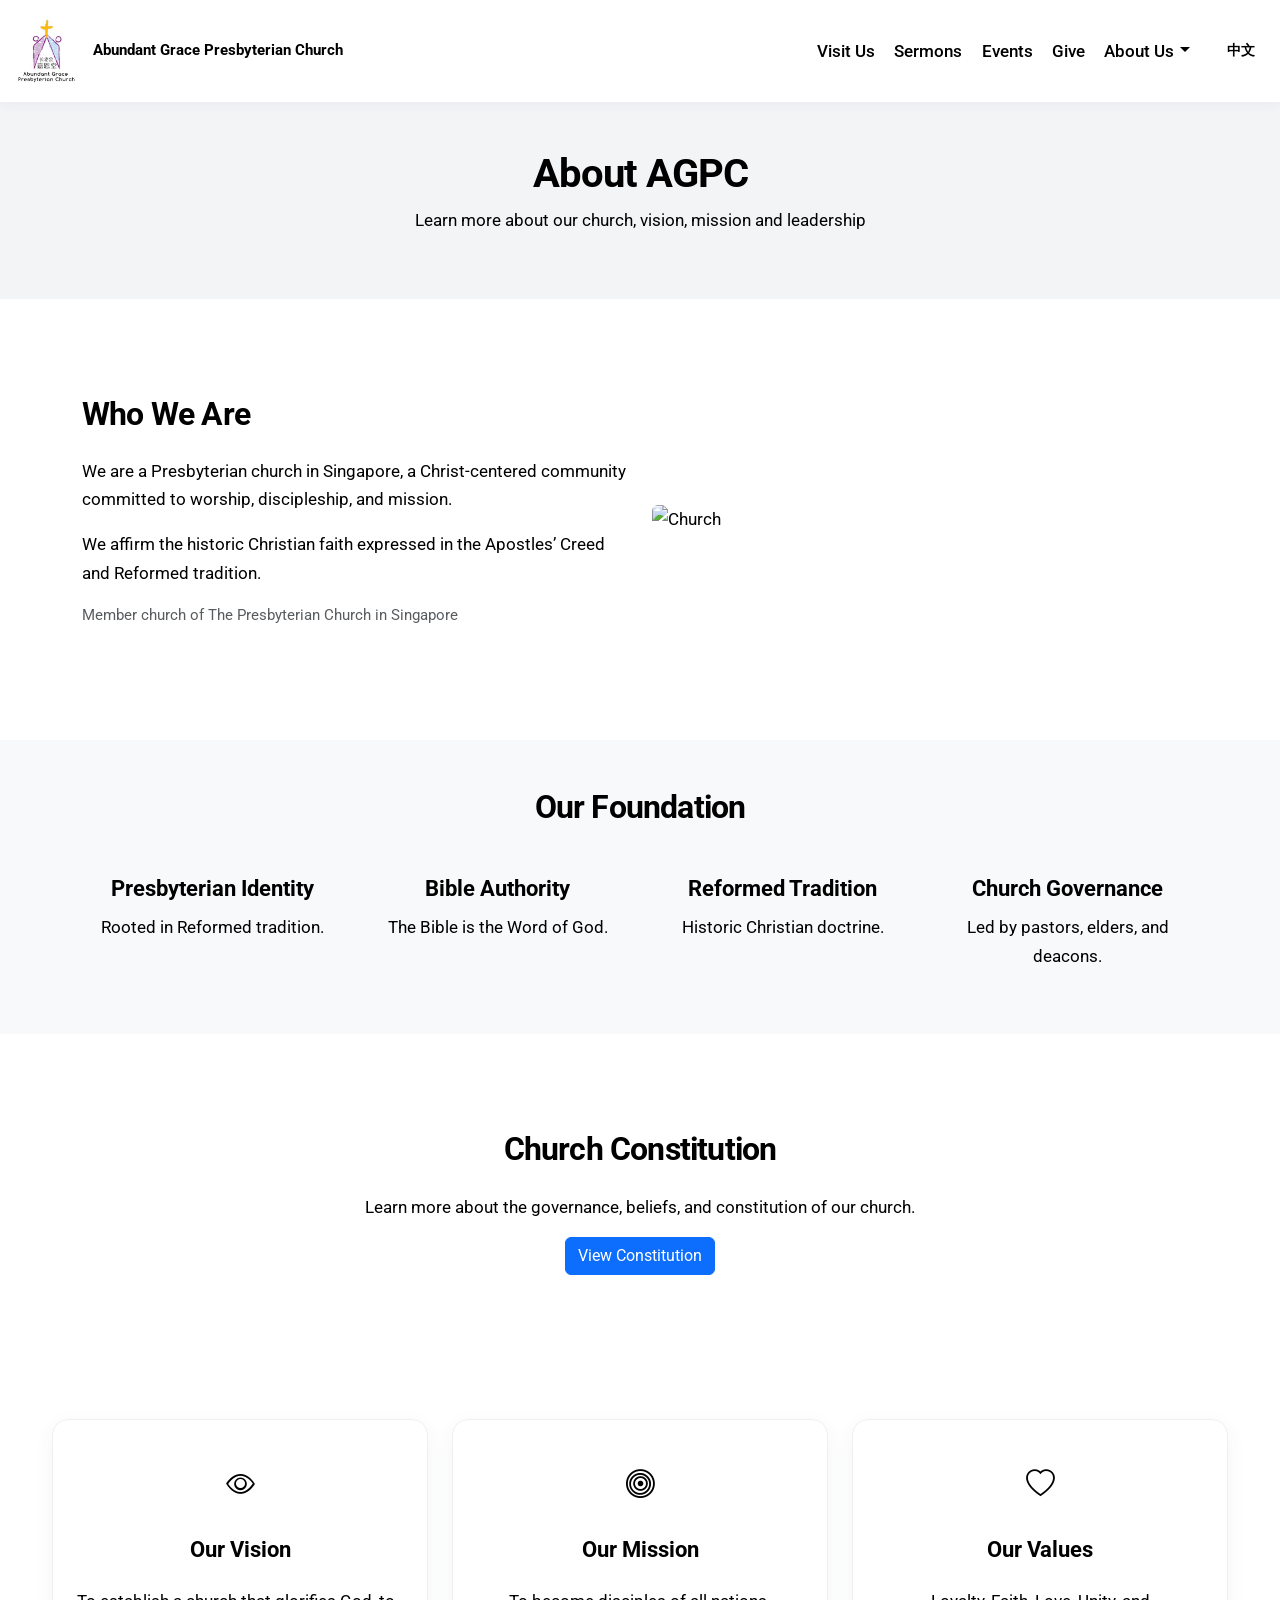
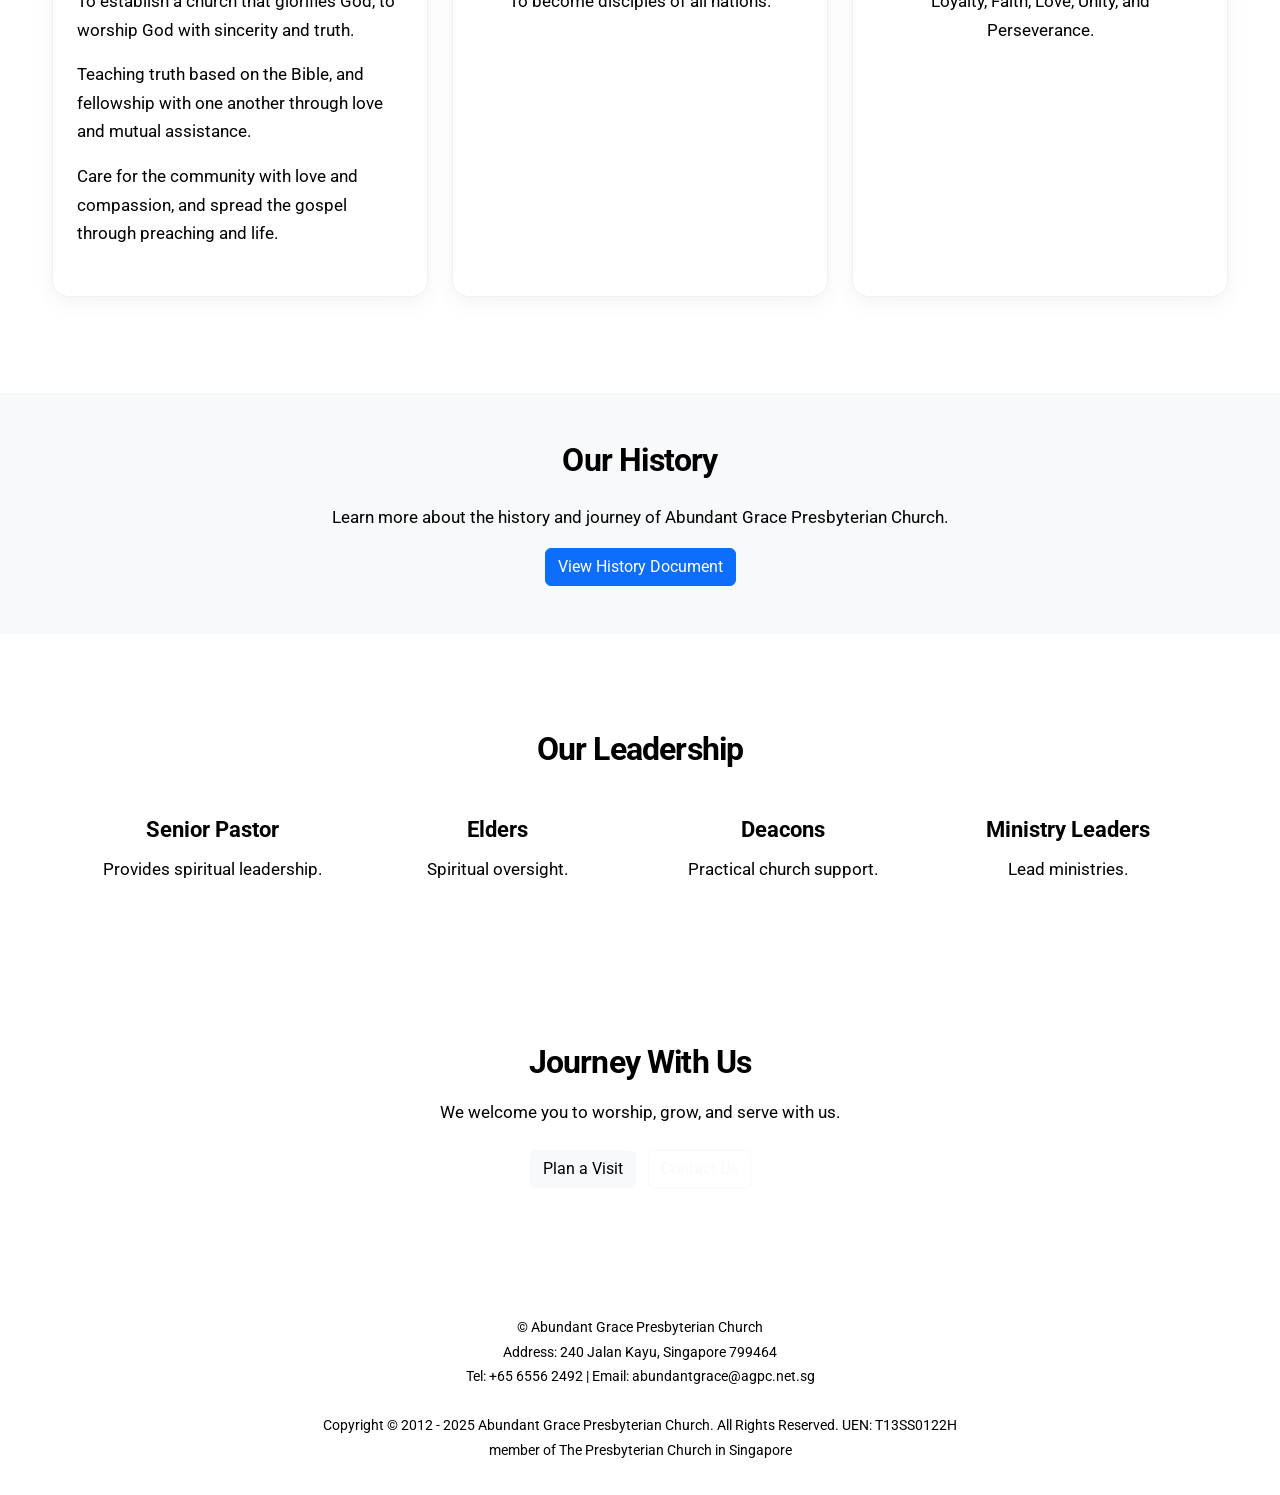
==== commit 804326aa: "Update AGPC.html" ====
--- a/AGPC.html
+++ b/AGPC.html
@@ -1,11 +1,8 @@
 <html>
 <head>
     
-<!-- Google Fonts Preconnect (FIXED URLS) -->
 <link rel="preconnect" href="https://fonts.googleapis.com">
 <link rel="preconnect" href="https://fonts.gstatic.com" crossorigin>
-
-<!-- Roboto Font Weights (FIXED URL) -->
 <link href="https://fonts.googleapis.com/css2?family=Roboto:wght@400;500;600;700&display=swap" rel="stylesheet">
 <link href="https://cdn.jsdelivr.net/npm/bootstrap@5.3.0/dist/css/bootstrap.min.css" rel="stylesheet">
     <script src="https://cdn.jsdelivr.net/npm/bootstrap@5.3.0/dist/js/bootstrap.bundle.min.js"></script>
@@ -320,7 +317,7 @@
         </p>
 
         <a id="historyDocumentLink"
-           href="Documents/AGPC-History-English.pdf"
+           href="#"
            target="_blank"
            class="btn btn-primary">
 
@@ -410,9 +407,9 @@
         <div class="container text-center">
             <p>© Abundant Grace Presbyterian Church</p>
             <p>Address: 240 Jalan Kayu, Singapore 799464</p>
-<p>Tel: +65 6556 2492     |     Email: abundantgrace@agpc.net.sg</p>
-​<p>Copyright © 2012 - 2025 Abundant Grace Presbyterian Church. All Rights Reserved. UEN: T13SS0122H</p>
-        <p>member of The Presbyterian Church in Singapore</p>
+            <p>Tel: +65 6556 2492     |     Email: abundantgrace@agpc.net.sg</p>
+​            <p>Copyright © 2012 - 2025 Abundant Grace Presbyterian Church. All Rights Reserved. UEN: T13SS0122H</p>
+            <p>member of The Presbyterian Church in Singapore</p>
         </div>
         </footer>
 
--- a/CSS/style.css
+++ b/CSS/style.css
@@ -1,627 +1,594 @@
-/* ===============================
-   COLOUR SYSTEM
-================================ */
+```css
+/* =====================================================
+   AGPC WEBSITE — GLOBAL STYLESHEET
+   File: CSS/style.css
+
+   CONTENTS
+   01. Colour System
+   02. Global Styles
+   03. Shared Components
+       3.1 Navbar
+       3.2 Language Toggle
+       3.3 Buttons & CTA
+       3.4 Footer
+       3.5 Hero Sections
+       3.6 General Sections
+   04. Homepage (index.html)
+   05. AGPC (AGPC.html)
+   06. Connect (Connect.html)
+   07. Events (Events.html)
+   08. Give (Give.html)
+   09. Ministries (Ministries.html)
+   10. Sermons (Sermons.html)
+   11. Visit Us (Visit Us.html)
+   12. Responsive Styles
+===================================================== */
+
+
+/* =====================================================
+   01. COLOUR SYSTEM
+===================================================== */
+
 :root {
-  --brand-primary: #2563eb;
-  --brand-dark: #1e40af;
-  --text-main: #1f2933;
-  --text-body: #4b5563;
-  --text-muted: #9ca3af;
-  --bg-white: #ffffff;
-  --bg-light: #f9fafb;
-  --bg-dark: #111827;
-  --border-light: #e5e7eb;
-}
-
-/* ===============================
-   GLOBAL
-================================ */
+    --brand-primary: #567C8D;
+    --brand-dark: #2F4156;
+    --brand-light: #C8D9E6;
+    --brand-beige: #F5EFEB;
+    --brand-white: #FFFFFF;
+
+    --text-main: #2F4156;
+    --text-body: #354653;
+    --text-muted: #637481;
+
+    --border-light: #D9E0E4;
+
+    --button-primary: #567C8D;
+    --button-hover: #456878;
+
+    --bg-white: #FFFFFF;
+    --bg-light: #F5EFEB;
+    --bg-sky-blue: #C8D9E6;
+    --bg-dark: #2F4156;
+}
+
+/* =====================================================
+   02. GLOBAL STYLES
+===================================================== */
+
 * {
-  box-sizing: border-box;
-  margin: 0;
-  padding: 0;
-}
-
-/* ===============================
-   BODY / PARAGRAPHS
-================================ */
-body, p, h1, h2, h3, h4, h5, h6 {
-  font-family: 'Roboto', sans-serif;
-}
-
-body, p {
-  font-size: 1.15rem;
-  font-weight: 400;
-  line-height: 1.6;
-  color: var(--text-main); /* Updated to use your variable instead of #222 */
-}
-
-/* Headings h5: stronger font for emphasis */
+    box-sizing: border-box;
+}
+
+html {
+    scroll-behavior: smooth;
+}
+
+body {
+    margin: 0;
+    background-color: var(--bg-white);
+    color: var(--text-body);
+    font-family: "Roboto", sans-serif;
+    font-size: 1.05rem;
+    font-weight: 400;
+    line-height: 1.7;
+}
+
+p {
+    margin-bottom: 1rem;
+    color: var(--text-body);
+    font-size: 1.05rem;
+    line-height: 1.7;
+}
+
+h1, h2, h3, h4, h5, h6 {
+    color: var(--text-main);
+}
+
+h1, h2 {
+    font-weight: 700;
+    letter-spacing: -0.025em;
+}
+
 h5 {
-  font-weight: 700;     /* bold */
-  font-size: 1.6rem;
-  color: #111;
-  margin-bottom: 0.5rem;
-  letter-spacing: 0.02em; /* slight tracking for clarity */
-}
-
-.footer p {
-  color: #b0b7c3;
+    margin-bottom: 0.75rem;
+    font-size: 1.4rem;
+    font-weight: 700;
+}
+
+a {
+    color: var(--brand-primary);
+    transition: color 0.2s ease;
+}
+
+a:hover {
+    color: var(--brand-dark);
 }
 
 img {
-  max-width: 100%;
-  display: block;
-}
-
-/* ===============================
-   NAVBAR
-================================ */
+    display: block;
+    max-width: 100%;
+}
+
+/* =====================================================
+   03. SHARED COMPONENTS
+===================================================== */
+
+
+/* -----------------------------------------------------
+   3.1 NAVBAR
+----------------------------------------------------- */
+
 .myNav {
-  background-color: var(--bg-white);
-  border-bottom: 1px solid var(--border-light);
-  z-index: 10;
+    position: relative;
+    z-index: 100;
+    background-color: var(--bg-white);
+    border-bottom: 1px solid var(--border-light);
+    box-shadow: 0 2px 12px rgba(47, 65, 86, 0.05);
 }
 
 .myNav .navbar-logo {
-  height: 90px;
-  margin-right: 0.5rem;
+    height: 76px;
+    width: auto;
+    margin-right: 0.75rem;
+    object-fit: contain;
 }
 
 .myNav .navbar-text {
-  font-size: 1rem;
-  font-weight: 600;
-  color: var(--text-main);
-  white-space: nowrap;
+    color: var(--brand-dark);
+    font-size: 0.95rem;
+    font-weight: 700;
+    white-space: normal;
 }
 
 .myNav .nav-link {
-  padding: 0.45rem 0.8rem;
-  border-radius: 8px;
-  color: var(--text-main);
-  font-weight: 500;
-  margin-left: 0.25rem;
-  transition: background-color 0.2s, color 0.2s;
+    margin-left: 0.2rem;
+    padding: 0.6rem 0.8rem;
+    border-radius: 8px;
+    color: var(--brand-dark);
+    font-weight: 500;
+    transition: background-color 0.2s ease,
+                color 0.2s ease;
 }
 
 .myNav .nav-link:hover,
 .myNav .nav-link.active {
-  background-color: #eef2ff;
-  color: var(--brand-primary);
+    background-color: var(--brand-beige);
+    color: var(--brand-primary);
 }
 
 .myNav .dropdown-toggle::after {
-  margin-left: 0.4rem;
-}
+    margin-left: 0.4rem;
+}
+
+.myNav .dropdown-menu {
+    border: 1px solid var(--border-light);
+    border-radius: 10px;
+    box-shadow: 0 8px 24px rgba(47, 65, 86, 0.1);
+}
+
+.myNav .dropdown-item {
+    padding: 0.65rem 1rem;
+    color: var(--brand-dark);
+}
+
+.myNav .dropdown-item:hover {
+    background-color: var(--brand-beige);
+    color: var(--brand-primary);
+}
+
+/* Mobile menu button */
 
 .navbar-toggler {
-  border: 1px solid var(--border-light);
-  padding: 0.4rem 0.6rem;
+    padding: 0.4rem 0.6rem;
+    border: 1px solid var(--border-light);
 }
 
 .navbar-toggler:focus {
-  box-shadow: none;
+    box-shadow: none;
 }
 
 .navbar-toggler-icon {
-  background-image: url("data:image/svg+xml,%3Csvg viewBox='0 0 30 30' xmlns='http://www.w3.org/2000/svg'%3E%3Cpath stroke='rgba(31,41,51,0.9)' stroke-width='2' stroke-linecap='round' stroke-miterlimit='10' d='M4 7h22M4 15h22M4 23h22'/%3E%3C/svg%3E");
-}
-
-/* ===============================
-   LANGUAGE TOGGLE BUTTON
-================================ */
+    background-image: url("data:image/svg+xml,%3Csvg viewBox='0 0 30 30' xmlns='http://www.w3.org/2000/svg'%3E%3Cpath stroke='%232F4156' stroke-width='2' stroke-linecap='round' stroke-miterlimit='10' d='M4 7h22M4 15h22M4 23h22'/%3E%3C/svg%3E");
+}
+
+/* -----------------------------------------------------
+   3.2 LANGUAGE TOGGLE
+----------------------------------------------------- */
+
 .lang-toggle {
-  all: unset;
-  display: inline-block;
-  border: 1px solid var(--brand-primary);
-  color: var(--brand-primary);
-  background-color: transparent;
-  font-weight: 500;
-  border-radius: 8px;
-  padding: 0.3rem 0.6rem;
-  cursor: pointer;
-  text-align: center;
-  transition: all 0.2s ease;
+    display: inline-block;
+    padding: 0.4rem 0.8rem;
+    border: 1px solid var(--brand-primary);
+    border-radius: 8px;
+    background: transparent;
+    color: var(--brand-primary);
+    font-weight: 600;
+    cursor: pointer;
+    transition: all 0.2s ease;
 }
 
 .lang-toggle:hover {
-  background-color: var(--brand-primary);
-  color: #fff;
-}
-
-/* ===============================
-   HERO SECTION
-================================ */
-/* Fix hero spacing */
+    background: var(--brand-primary);
+    color: var(--text-on-dark);
+}
+
+
+/* -----------------------------------------------------
+   3.3 BUTTONS & CTA
+----------------------------------------------------- */
+/* Shared buttons */
+
+.cta-section {
+    padding: 4.5rem 1.5rem;
+    background-color: var(--brand-dark);
+    color: var(--brand-white);
+    text-align: center;
+}
+
+.cta-section h2 {
+    margin-bottom: 1rem;
+    color: var(--brand-white);
+}
+
+.cta-section p {
+    max-width: 650px;
+    margin: 0 auto 1.5rem;
+    color: var(--brand-light);
+}
+
+.cta-section .social-links a {
+    color: var(--brand-light);
+}
+
+.cta-section .social-links a:hover {
+    color: var(--brand-white);
+}
+
+/* Shared CTA button */
+.btn-cta {
+    display: inline-block;
+    padding: 0.8rem 2rem;
+    border: 2px solid var(--brand-primary);
+    border-radius: 999px;
+    background-color: var(--brand-primary);
+    color: var(--brand-white);
+    font-weight: 600;
+    text-decoration: none;
+    transition: background-color 0.25s ease,
+                border-color 0.25s ease,
+                color 0.25s ease,
+                transform 0.25s ease;
+}
+
+.btn-cta:hover,
+.btn-cta:focus-visible {
+    border-color: var(--brand-light);
+    background-color: var(--brand-light);
+    color: var(--brand-dark);
+    transform: translateY(-2px);
+}
+
+/* -----------------------------------------------------
+   3.4 FOOTER
+----------------------------------------------------- */
+
+.footer {
+    padding: 2rem 1.5rem;
+    background-color: var(--brand-dark);
+    color: var(--brand-light);
+    font-size: 0.9rem;
+    text-align: center;
+}
+
+.footer p {
+    margin-bottom: 0;
+    color: var(--brand-light);
+    font-size: 0.9rem;
+}
+
+/* -----------------------------------------------------
+   3.5 HERO SECTIONS
+----------------------------------------------------- */
+
+/* Homepage hero */
+
 .hero-section {
-  position: relative;
-  min-height: 85vh;
-  
-  padding: 0 1.5rem;
-
-  display: flex;
-  align-items: center;
-  justify-content: center;
-
-  background: url("../Images/Church.jpg") center/cover no-repeat;
-}
-
-/* DARK OVERLAY */
+    position: relative;
+    display: flex;
+    min-height: 85vh;
+    padding: 0 1.5rem;
+    align-items: center;
+    justify-content: center;
+    background: url("../Images/Church.jpg") center / cover no-repeat;
+}
+
 .hero-section::before {
-  content: "";
-  position: absolute;
-  inset: 0;
-  background: rgba(0, 0, 0, 0.5); /* adjust darkness */
-}
-
-/* Keep text above overlay */
+    position: absolute;
+    inset: 0;
+    background: rgba(0, 0, 0, 0.5);
+    content: "";
+}
+
 .hero-section .container {
-  position: relative;
-  z-index: 1;
-  color: white;
-  
+    position: relative;
+    z-index: 1;
+    color: var(--text-on-dark);
 }
 
 .hero-section h1 {
-  font-size: clamp(2.2rem, 4vw, 3.2rem);
-  margin-bottom: 1rem;
-  color: white;
+    margin-bottom: 1rem;
+    color: var(--text-on-dark);
+    font-size: clamp(2.2rem, 4vw, 3.2rem);
 }
 
 .hero-section p {
-  font-size: 1.4rem;
-  color: white;
-}
-
-.hero-sermons{
-  background: url("../Images/Sermons/Sermons.jpg");
-  background-size: cover;
-  background-repeat: no-repeat;
-  background-position: center 42%;
-  min-height:40vh;
-}
-
-.hero-visitus{
-  background: url("../Images/Visit/Visit\ Us.jpg");
-  background-size: cover;
-  background-repeat: no-repeat;
-  background-position: center 25%;
-  min-height:40vh;
-}
-
-.hero-give{
-  background: url("../Images/Give/Offerings.jpg") center/cover no-repeat;
-  min-height:40vh;
-}
-
-.hero-events{
-  background: url("../Images/Events/Events.jpg") center/cover no-repeat;
-  min-height:40vh;
-}
-
-.hero-connect{
-  background: url("../Images/Connect/Connect.jpg") center/cover no-repeat;
-  min-height:40vh;
-}
-
-/* ===============================
-   GENERAL SECTIONS
-================================ */
+    color: var(--text-on-dark);
+    font-size: 1.4rem;
+}
+
+/* Shared inner-page hero properties */
+
+.hero-sermons,
+.hero-visitus,
+.hero-give,
+.hero-events,
+.hero-connect {
+    min-height: 40vh;
+    background-repeat: no-repeat;
+    background-size: cover;
+}
+
+/* Individual hero images */
+
+.hero-sermons {
+    background-image: url("../Images/Sermons/Sermons.jpg");
+    background-position: center 42%;
+}
+
+.hero-visitus {
+    background-image: url("../Images/Visit/Visit Us.jpg");
+    background-position: center 25%;
+}
+
+.hero-give {
+    background-image: url("../Images/Give/Offerings.jpg");
+    background-position: center;
+}
+
+.hero-events {
+    background-image: url("../Images/Events/Events.jpg");
+    background-position: center;
+}
+
+.hero-connect {
+    background-image: url("../Images/Connect/Connect.jpg");
+    background-position: center;
+}
+
+
+/* -----------------------------------------------------
+   3.6 GENERAL SECTIONS
+----------------------------------------------------- */
+
 section {
-  padding: 6rem 1.5rem;
+    padding: 4rem 1.5rem;
 }
 
 section + section {
-  margin-top: 2rem;
-}
-
-
-@media (min-width: 768px) {
-  section {
-    padding: 7rem 1.5rem;
-  }
-  section + section {
-    margin-top: 3rem;
-  }
-}
-
-@media (min-width: 1200px) {
-  section {
-    padding: 8rem 1.5rem;
-  }
-}
-
-section:nth-of-type(even):not(.hero-section):not(.cta-section) {
-  background-color: var(--bg-light);
+    margin-top: 0;
 }
 
 section h2 {
-  margin-bottom: 2rem;
-  font-weight: 600;
-  color: var(--text-main);
+    margin-bottom: 1.5rem;
+    color: var(--text-main);
+    font-weight: 700;
 }
 
 .info-section,
 .light-section {
-  background-color: var(--bg-light);
+    background-color: var(--bg-light);
 }
 
 .light-section {
-  text-align: center;
+    text-align: center;
 }
 
 .light-section p {
-  margin: 1rem auto 2rem;
-}
-
-/* ===============================
-   CARDS
-================================ */
-.card {
-  flex: 1;
-  border: none;
-  border-radius: 15px;
-  box-shadow: 0 10px 25px rgba(0,0,0,0.06);
-  transition: transform 0.2s ease;
-}
+    max-width: 700px;
+    margin: 1rem auto 2rem;
+}
+
+/* Consistent content width */
+
+.content-section > .container,
+.info-section > .container {
+    max-width: 1200px;
+}
+
+/* Tablet and mobile spacing */
+
+@media (max-width: 767px) {
+    section {
+        padding: 3rem 1rem;
+    }
+
+    section h2 {
+        margin-bottom: 1.25rem;
+    }
+}
+
+@media (min-width: 1200px) {
+    section {
+        padding: 5rem 1.5rem;
+    }
+}
+
+/* =====================================================
+   04. HOMEPAGE — index.html
+===================================================== */
+
+/* =====================================================
+   04. HOMEPAGE — index.html
+===================================================== */
+
+/* Service information */
+.info-section {
+    background-color: var(--brand-beige);
+}
+
+.info-section .info-card {
+    background-color: var(--brand-white);
+}
+
+.info-section .info-icon {
+    background-color: var(--brand-light);
+    color: var(--brand-dark);
+}
+
+.info-section .service-block strong {
+    background-color: var(--brand-primary);
+    color: var(--brand-white);
+}
+
+/* About section */
+.content-section {
+    background-color: var(--brand-white);
+}
+
+/* Latest Sermons */
+.content-section.sermons-section {
+    background-color: var(--brand-light);
+}
+
+.sermons-section #latest-sermons .card {
+    background-color: var(--brand-white);
+}
+
+/* Upcoming Events */
+.content-section.events-section {
+    background-color: var(--brand-beige);
+}
+
+.events-section .event-card {
+    background-color: var(--brand-white);
+}
+
+/* 5. Service information icons */
+.info-section .info-icon {
+    background-color: var(--brand-light);
+    color: var(--brand-dark);
+}
+
+/* 6. Service time badges */
+.info-section .service-block strong {
+    background-color: var(--brand-primary);
+    color: var(--brand-white);
+}
+
+/* Latest sermons layout */
 
 #latest-sermons .col-md-6 {
-  display: flex;
+    display: flex;
 }
 
 #latest-sermons .card {
-  width: 100%;
-}
-
-.card:hover {
-  transform: translateY(-6px);
-}
-
-/* ===============================
-   SERMON CARDS
-================================ */
-.sermon-card {
-  display: flex;
-  flex-direction: column;
-  border-radius: 8px;
-  overflow: hidden;
-  background: #f4f4f4;
-  box-shadow: 0 3px 8px rgba(0,0,0,0.15);
-  width: 240px;
-  flex: 0 0 auto;
-}
-
-.sermon-thumb {
-  aspect-ratio: 16 / 9;
-  overflow: hidden;
-}
-
-.sermon-thumb img {
-  width: 100%;
-  height: 100%;
-  object-fit: cover;
-}
-
-.sermon-video-wrapper {
-  position: relative;
-  width: 100%;
-  padding-bottom: 56.25%; /* 16:9 aspect ratio */
-  height: 0;
-  overflow: hidden;
-}
-
-.sermon-video-wrapper iframe {
-  position: absolute;
-  top: 0;
-  left: 0;
-  width: 100%;
-  height: 100%;
-}
-
-.sermon-info {
-  padding: 0.75rem 1rem;
-  display: flex;
-  flex-direction: column;
-  gap: 0.3rem;
-}
-
-.sermon-title {
-  font-size: 1.05rem;
-  margin: 0;
-}
-
-.sermon-meta {
-  font-size: 0.9rem;
-  color: #555;
-  margin: 0;
-}
-
-/* Scrollable container for mobile */
-.sermon-scroll {
-  display: flex;
-  overflow-x: auto;
-  gap: 1rem;
-  padding-bottom: 1rem;
-  scroll-behavior: smooth;
-  scroll-snap-type: x mandatory;
-}
-
-.sermon-scroll::-webkit-scrollbar {
-  height: 8px;
-}
-
-.sermon-scroll::-webkit-scrollbar-thumb {
-  background-color: var(--brand-primary);
-  border-radius: 4px;
-}
-
-/* DESKTOP GRID (LG+) */
-@media (min-width: 992px) {
-  #english-grid .col,
-  #chinese-grid .col,
-  #combined-grid .col {
-    flex: 0 0 30%;
-    max-width: 30%;
-    margin-bottom: 30px;
-  }
-
-  .sermon-card {
     width: 100%;
-  }
-}
-
-/* ===============================
-   PAGINATION
-================================ */
-#en-pagination,
-#zh-pagination,
-#both-pagination {
-  display: flex;
-  justify-content: center;
-  gap: 16px; /* more spacing */
-  margin-top: 2rem;
-  font-family: "Roboto", sans-serif;
-}
-
-.page-number {
-  cursor: pointer;
-  padding: 4px 8px;
-  color: #555;
-  transition: all 0.2s;
-  position: relative;
-}
-
-.page-number.active {
-  font-weight: 700;
-  color: var(--brand-primary);
-}
-
-.page-number.active::after {
-  content: "";
-  display: block;
-  width: 100%;
-  height: 2px;
-  background-color: var(--brand-primary);
-  margin-top: 6px; /* distance between text and underline */
-}
-
-.page-arrow {
-  cursor: pointer;
-  padding: 4px 8px;
-  color: var(--brand-primary);
-  font-weight: 600;
-  user-select: none;
-  transition: all 0.2s;
-}
-
-.page-arrow.disabled {
-  color: #aaa;
-  cursor: default;
-}
-
-.page-arrow:hover:not(.disabled) {
-  background-color: #eef2ff;
-}
-
-/* ===============================
-   CTA  (Call To Action)
-================================ */
-.cta-section {
-  background-color: var(--brand-primary);
-  color: white;
-  text-align: center;
-  padding: 5rem 1.5rem;
-}
-
-.cta-section h2 {
-  color: #e5e7eb;
-}
-
-.cta-section p {
-  color: #e5e7eb;
-  margin: 1rem auto 2rem;
-}
-
-/* ===============================
-   FOOTER
-================================ */
-.footer {
-  background-color: var(--bg-dark);
-  color: var(--text-muted);
-  padding: 3rem 1.5rem;
-  font-size: 0.9rem;
-  text-align: center;
-}
-
-/* ===============================
-   Ministries Carousel & Modals
-================================ */
-.ministry-carousel .carousel-item {
-  min-height: 400px;
-}
-
-.ministry-carousel img {
-  transition: 0.3s;
-}
-
-.ministry-carousel img:hover {
-  transform: scale(1.03);
-}
-
-.modal-dialog {
-  max-width: 800px;   /* fixed width */
-  width: 90%;
-}
-
-.modal-content {
-  min-height: 600px;   /* keeps consistent height */
-}
-
-.carousel-control-prev-icon,
-.carousel-control-next-icon {
-  background-color: rgba(0, 0, 0, 0.5);  /* dark circle */
-  border-radius: 50%;
-  padding: 18px;
-  background-size: 60%;
-}
-
-.ministry-bg {
-    position: relative;
-    height: 250px;
+}
+
+/* Homepage information cards */
+
+.info-card {
+    height: 100%;
+    padding: 2rem 1.5rem;
+    border: 1px solid rgba(47, 65, 86, 0.08);
+    border-radius: 16px;
+    background-color: var(--bg-white);
+    box-shadow: 0 6px 20px rgba(47, 65, 86, 0.06);
+    transition: transform 0.25s ease,
+                box-shadow 0.25s ease;
+}
+
+.info-card:hover {
+    transform: translateY(-4px);
+    box-shadow: 0 12px 28px rgba(47, 65, 86, 0.12);
+}
+
+.info-icon {
     display: flex;
+    width: 64px;
+    height: 64px;
+    margin: 0 auto 1.25rem;
     align-items: center;
     justify-content: center;
-}
-
-/* Icon in corner */
-.ministry-icon-corner {
-    position: absolute;
-    top: 15px;
-    right: 15px;
-    width: 80px;
-    opacity: 0.85;
-    filter: brightness(0) invert(1);
-    z-index: 2;
-}
-
-.ministry-card {
-    background-color: #89c8fc;
-    border: none;
-}
-
-/* Fix ministries section */
-.content-section {
-  background-color: #ffffff;
-  position: relative;
-  z-index: 1;
-}
-
-/* ===============================
-   Events Carousel & Modals
-================================ */
-/* ===============================
-   SWIPER BASE
-================================ */
-.swiper {
-  width: 100%;
-  padding: 40px 0;
-}
-
-/* ===============================
-   FIX SWIPER HEIGHT (CRITICAL)
-================================ */
-.upcoming-events-swiper,
-.past-events-swiper {
-  height: auto;
-}
-
-.upcoming-events-swiper .swiper-wrapper,
-.past-events-swiper .swiper-wrapper {
-  height: auto;
-  align-items: center;
-}
-
-.upcoming-events-swiper .swiper-slide,
-.past-events-swiper .swiper-slide {
-  height: auto;
-  display: flex;
-  justify-content: center;
-}
-
-/* ===============================
-   EVENT CARD STRUCTURE
-================================ */
-.event-card {
-  width: 100%;
-  border-radius: 16px;
-  overflow: hidden;
-  background: white;
-  display: flex;
-  flex-direction: column;
-}
-
-/* ===============================
-   FLYER (IMAGE)
-================================ */
-.event-flyer {
-  width: 100%;
-}
-
-.event-flyer img {
-  width: 100%;
-  height: 100%;
-  object-fit: cover;
-}
-
-/* ===============================
-   TEXT SECTION
-================================ */
-.event-info {
-  padding: 12px 14px;
-  text-align: center;
-}
-
-/* ===============================
-   🟣 UPCOMING EVENTS (BIG HERO)
-================================ */
-.upcoming-events-swiper .swiper-slide {
-  width: 75%; /* enables peeking */
-}
-
-.upcoming-events-swiper .event-flyer {
-  height: 320px; /* adjust if needed */
-}
-
-/* ===============================
-   🔵 PAST EVENTS (SMALL CARDS)
-================================ */
-.past-events-swiper .swiper-slide {
-  width: 260px; /* fixed card width */
-}
-
-.past-events-swiper .event-flyer {
-  height: 180px;
-}
-
-/* ===============================
-   PAGINATION (FIX GAP ISSUE)
-================================ */
-.upcoming-events-swiper .swiper-pagination,
-.past-events-swiper .swiper-pagination {
-  position: relative;
-  margin-top: 10px;
-}
-
-/* ===============================
-   MAIN PAGE ICON CONNECT
-================================ */
+    border-radius: 50%;
+    background-color: var(--brand-light);
+    color: var(--brand-dark);
+    font-size: 1.8rem;
+}
+
+.info-card .btn {
+    padding: 0.65rem 1.3rem;
+    border-radius: 8px;
+}
+
+/* Worship service times */
+
+.service-times {
+    max-width: 340px;
+    margin: 1.5rem auto 0;
+}
+
+.service-block {
+    margin-bottom: 1.5rem;
+}
+
+.service-block:not(:last-of-type) {
+    padding-bottom: 1.25rem;
+    border-bottom: 1px solid var(--border-light);
+}
+
+.service-block strong {
+    display: inline-block;
+    margin-bottom: 0.75rem;
+    padding: 6px 16px;
+    border-radius: 999px;
+    background: var(--brand-primary);
+    color: white;
+    font-size: 1rem;
+    font-weight: 700;
+}
+
+.service-block p {
+    margin: 0.35rem 0;
+    color: var(--text-body);
+    font-size: 0.95rem;
+    line-height: 1.45;
+}
+
+.cry-room {
+    margin-top: 1.5rem;
+    color: var(--text-body);
+    font-size: 0.95rem;
+    font-weight: 600;
+    text-align: center;
+}
+
+/* Homepage card buttons */
+
+.info-card .btn {
+    padding: 0.65rem 1.4rem;
+    border-radius: 999px;
+}
+
+/* Social links */
+
 .social-links {
     display: flex;
+    margin: 1.5rem 0;
+    align-items: center;
     justify-content: center;
-    align-items: center;
+    flex-wrap: wrap;
     gap: 2rem;
-    flex-wrap: wrap;
-    margin: 1.5rem 0;
 }
 
 .social-links a {
@@ -629,9 +596,9 @@
     align-items: center;
     gap: 0.5rem;
     color: white;
-    text-decoration: none;
     font-size: 1.1rem;
     font-weight: 500;
+    text-decoration: none;
     transition: transform 0.2s ease, opacity 0.2s ease;
 }
 
@@ -643,105 +610,366 @@
     transform: translateY(-2px);
     opacity: 0.8;
 }
-/* ===================================
-   HOME PAGE INFO SECTION
-=================================== */
-
-.info-card {
-    background: #fff;
-    border-radius: 20px;
-    padding: 2rem;
+
+.card {
+    flex: 1;
+    border: none;
+    border-radius: 15px;
+    box-shadow: 0 10px 25px rgba(0, 0, 0, 0.06);
+    transition: transform 0.2s ease;
+}
+
+.card:hover {
+    transform: translateY(-6px);
+}
+
+
+/* =====================================================
+   05. AGPC — AGPC.html
+===================================================== */
+
+/* Add AGPC page-specific styles here. */
+
+
+/* =====================================================
+   06. CONNECT — Connect.html
+===================================================== */
+
+/* Add Connect page-specific styles here. */
+
+
+/* =====================================================
+   07. EVENTS — Events.html
+===================================================== */
+
+/* Swiper base */
+
+.swiper {
+    width: 100%;
+    padding: 40px 0;
+}
+
+/* Swiper layout */
+
+.upcoming-events-swiper,
+.past-events-swiper {
+    height: auto;
+}
+
+.upcoming-events-swiper .swiper-wrapper,
+.past-events-swiper .swiper-wrapper {
+    height: auto;
+    align-items: center;
+}
+
+.upcoming-events-swiper .swiper-slide,
+.past-events-swiper .swiper-slide {
+    display: flex;
+    height: auto;
+    justify-content: center;
+}
+
+/* Event cards */
+
+.event-card {
+    display: flex;
+    width: 100%;
+    overflow: hidden;
+    flex-direction: column;
+    border-radius: 16px;
+    background: white;
+}
+
+/* Event flyers */
+
+.event-flyer {
+    width: 100%;
+}
+
+.event-flyer img {
+    width: 100%;
     height: 100%;
-
-    box-shadow: 0 8px 24px rgba(0,0,0,.06);
-    transition: all .25s ease;
-}
-
-.info-card:hover {
-    transform: translateY(-6px);
-    box-shadow: 0 18px 35px rgba(0,0,0,.12);
-}
-
-/* Icon */
-
-.info-icon {
-    width: 72px;
-    height: 72px;
-
-    margin: 0 auto 1.25rem;
-
+    object-fit: cover;
+}
+
+/* Event information */
+
+.event-info {
+    padding: 12px 14px;
+    text-align: center;
+}
+
+/* Upcoming events carousel */
+
+.upcoming-events-swiper .swiper-slide {
+    width: 75%;
+}
+
+.upcoming-events-swiper .event-flyer {
+    height: 320px;
+}
+
+/* Past events carousel */
+
+.past-events-swiper .swiper-slide {
+    width: 260px;
+}
+
+.past-events-swiper .event-flyer {
+    height: 180px;
+}
+
+/* Event carousel pagination */
+
+.upcoming-events-swiper .swiper-pagination,
+.past-events-swiper .swiper-pagination {
+    position: relative;
+    margin-top: 10px;
+}
+
+
+/* =====================================================
+   08. GIVE — Give.html
+===================================================== */
+
+/* Add Give page-specific styles here. */
+
+
+/* =====================================================
+   09. MINISTRIES — Ministries.html
+===================================================== */
+
+/* Ministry cards */
+
+.ministry-card {
+    border: none;
+    background-color: #89c8fc;
+}
+
+.ministry-bg {
+    position: relative;
+    display: flex;
+    height: 250px;
+    align-items: center;
+    justify-content: center;
+}
+
+.ministry-icon-corner {
+    position: absolute;
+    top: 15px;
+    right: 15px;
+    z-index: 2;
+    width: 80px;
+    opacity: 0.85;
+    filter: brightness(0) invert(1);
+}
+
+/* Ministry carousel */
+
+.ministry-carousel .carousel-item {
+    min-height: 400px;
+}
+
+.ministry-carousel img {
+    transition: transform 0.3s ease;
+}
+
+.ministry-carousel img:hover {
+    transform: scale(1.03);
+}
+
+/* Ministry modals */
+
+.modal-dialog {
+    width: 90%;
+    max-width: 800px;
+}
+
+.modal-content {
+    min-height: 600px;
+}
+
+/* Carousel controls */
+
+.carousel-control-prev-icon,
+.carousel-control-next-icon {
+    padding: 18px;
     border-radius: 50%;
-    background: #eef4ff;
-
+    background-color: rgba(0, 0, 0, 0.5);
+    background-size: 60%;
+}
+
+/* Ministry content section */
+
+.content-section {
+    position: relative;
+    z-index: 1;
+    background-color: #fff;
+}
+
+
+/* =====================================================
+   10. SERMONS — Sermons.html
+===================================================== */
+
+/* -----------------------------------------------------
+    SHARED PAGINATION
+----------------------------------------------------- */
+
+#en-pagination,
+#zh-pagination,
+#both-pagination {
+    display: flex;
+    margin-top: 2rem;
+    justify-content: center;
+    gap: 16px;
+    font-family: "Roboto", sans-serif;
+}
+
+.page-number {
+    position: relative;
+    padding: 4px 8px;
+    color: #555;
+    cursor: pointer;
+    transition: all 0.2s ease;
+}
+
+.page-number.active {
     color: var(--brand-primary);
-
+    font-weight: 700;
+}
+
+.page-number.active::after {
+    display: block;
+    width: 100%;
+    height: 2px;
+    margin-top: 6px;
+    background-color: var(--brand-primary);
+    content: "";
+}
+
+.page-arrow {
+    padding: 4px 8px;
+    color: var(--brand-primary);
+    font-weight: 600;
+    cursor: pointer;
+    user-select: none;
+    transition: all 0.2s ease;
+}
+
+.page-arrow.disabled {
+    color: #aaa;
+    cursor: default;
+}
+
+.page-arrow:hover:not(.disabled) {
+    background-color: #eef2ff;
+}
+
+/* Sermon cards */
+
+.sermon-card {
     display: flex;
-    justify-content: center;
-    align-items: center;
-
-    font-size: 2rem;
-}
-
-/* Worship */
-
-.service-times {
-    max-width: 340px;
-    margin: 1.5rem auto 0;
-}
-
-.service-block {
-    margin-bottom: 1.5rem;
-}
-
-.service-block:not(:last-of-type) {
-    border-bottom: 1px solid var(--border-light);
-    padding-bottom: 1.25rem;
-}
-
-.service-block strong {
-
-    display: inline-block;
-
-    background: var(--brand-primary);
-    color: white;
-
-    padding: 6px 16px;
-
-    border-radius: 999px;
-
-    font-size: 1rem;
-    font-weight: 700;
-
-    margin-bottom: .75rem;
-}
-
-.service-block p {
-    margin: .35rem 0;
-    font-size: .95rem;
-    line-height: 1.45;
-    color: var(--text-body);
-}
-
-.cry-room {
-    margin-top: 1.5rem;
-    text-align: center;
-
-    font-size: .95rem;
-    font-weight: 600;
-    color: var(--text-body);
-}
-
-/* Buttons */
-
-.info-card .btn {
-    border-radius: 999px;
-    padding: .65rem 1.4rem;
-}
-
-/* Responsive */
+    width: 240px;
+    flex: 0 0 auto;
+    flex-direction: column;
+    overflow: hidden;
+    border-radius: 8px;
+    background: #f4f4f4;
+    box-shadow: 0 3px 8px rgba(0, 0, 0, 0.15);
+}
+
+.sermon-thumb {
+    overflow: hidden;
+    aspect-ratio: 16 / 9;
+}
+
+.sermon-thumb img {
+    width: 100%;
+    height: 100%;
+    object-fit: cover;
+}
+
+/* Responsive sermon video */
+
+.sermon-video-wrapper {
+    position: relative;
+    width: 100%;
+    height: 0;
+    overflow: hidden;
+    padding-bottom: 56.25%;
+}
+
+.sermon-video-wrapper iframe {
+    position: absolute;
+    top: 0;
+    left: 0;
+    width: 100%;
+    height: 100%;
+}
+
+/* Sermon information */
+
+.sermon-info {
+    display: flex;
+    padding: 0.75rem 1rem;
+    flex-direction: column;
+    gap: 0.3rem;
+}
+
+.sermon-title {
+    margin: 0;
+    font-size: 1.05rem;
+}
+
+.sermon-meta {
+    margin: 0;
+    color: #555;
+    font-size: 0.9rem;
+}
+
+/* Horizontal sermon scrolling */
+
+.sermon-scroll {
+    display: flex;
+    overflow-x: auto;
+    padding-bottom: 1rem;
+    gap: 1rem;
+    scroll-behavior: smooth;
+    scroll-snap-type: x mandatory;
+}
+
+.sermon-scroll::-webkit-scrollbar {
+    height: 8px;
+}
+
+.sermon-scroll::-webkit-scrollbar-thumb {
+    border-radius: 4px;
+    background-color: var(--brand-primary);
+}
+
+/* Desktop sermon grid */
+
+#english-grid .col,
+#chinese-grid .col,
+#combined-grid .col {
+    /* Desktop layout is defined in the responsive section. */
+}
+
+/* =====================================================
+   11. VISIT US — Visit Us.html
+===================================================== */
+
+/* Add Visit Us page-specific styles here. */
+
+
+/* =====================================================
+   12. RESPONSIVE STYLES
+===================================================== */
+
+/* Tablets and smaller desktops */
 
 @media (max-width: 992px) {
-
     .service-times {
         max-width: 100%;
     }
@@ -749,5 +977,215 @@
     .info-card {
         margin-bottom: 1rem;
     }
-
-}
+}
+
+/* Desktop sermon grid */
+
+@media (min-width: 992px) {
+    #english-grid .col,
+    #chinese-grid .col,
+    #combined-grid .col {
+        flex: 0 0 30%;
+        max-width: 30%;
+        margin-bottom: 30px;
+    }
+
+    .sermon-card {
+        width: 100%;
+    }
+}
+
+/* Tablets and larger screens */
+
+@media (min-width: 768px) {
+    section {
+        padding: 7rem 1.5rem;
+    }
+
+    section + section {
+        margin-top: 3rem;
+    }
+}
+
+/* Large screens */
+
+@media (min-width: 1200px) {
+    section {
+        padding: 8rem 1.5rem;
+    }
+}
+
+/* =====================================================
+   MOBILE RESPONSIVENESS
+===================================================== */
+
+/* Navbar */
+
+@media (max-width: 991.98px) {
+    .myNav .container-fluid {
+        flex-wrap: wrap;
+    }
+
+    .myNav .navbar-logo {
+        height: 56px;
+        margin-right: 0.5rem;
+    }
+
+    .myNav .navbar-text {
+        max-width: 220px;
+        font-size: 0.85rem;
+        line-height: 1.3;
+    }
+
+    .myNav .navbar-collapse {
+        flex-basis: 100%;
+        width: 100%;
+    }
+
+    .myNav .navbar-nav {
+        align-items: stretch !important;
+        padding: 0.75rem 0 1rem;
+    }
+
+    .myNav .nav-link {
+        margin: 0;
+        padding: 0.75rem 1rem;
+    }
+
+    .myNav .lang-toggle {
+        margin: 0.75rem 1rem 0 !important;
+    }
+       /* Keep the logo and church name aligned */
+    .myNav .navbar-brand {
+        display: flex;
+        align-items: center;
+        min-width: 0;
+        max-width: calc(100% - 60px);
+    }
+
+    .myNav .navbar-logo {
+        flex-shrink: 0;
+    }
+
+    /* Make dropdowns easier to tap */
+    .myNav .dropdown-menu {
+        margin: 0.25rem 0 0 1rem;
+        border: none;
+        border-left: 2px solid var(--brand-light);
+        border-radius: 0;
+        box-shadow: none;
+    }
+
+    .myNav .dropdown-item {
+        padding: 0.7rem 1rem;
+    }
+
+    /* Prevent navigation items from becoming cramped */
+    .myNav .nav-link {
+        white-space: normal;
+    }
+}
+
+/* Hero */
+
+@media (max-width: 767px) {
+    .hero-section {
+        min-height: 60vh;
+        padding: 3rem 1rem;
+        background-position: center;
+    }
+
+    .hero-section h1 {
+        font-size: clamp(2rem, 8vw, 2.7rem);
+        line-height: 1.2;
+    }
+
+    .hero-section p {
+        font-size: 1.1rem;
+    }
+
+    .hero-sermons,
+    .hero-visitus,
+    .hero-give,
+    .hero-events,
+    .hero-connect {
+        min-height: 32vh;
+    }
+}
+
+/* Homepage cards */
+
+@media (max-width: 767px) {
+    .info-card {
+        padding: 1.5rem 1.25rem;
+    }
+
+    .service-times {
+        max-width: 100%;
+    }
+
+    .service-block strong {
+        font-size: 0.95rem;
+    }
+
+    .social-links {
+        gap: 1.25rem;
+    }
+
+    .social-links a {
+        font-size: 1rem;
+    }
+}
+
+/* Events carousel */
+
+@media (max-width: 767px) {
+    .upcoming-events-swiper .swiper-slide {
+        width: 90%;
+    }
+
+    .upcoming-events-swiper .event-flyer {
+        height: 240px;
+    }
+
+    .past-events-swiper .swiper-slide {
+        width: 220px;
+    }
+
+    .past-events-swiper .event-flyer {
+        height: 160px;
+    }
+}
+
+/* Ministry modals */
+
+@media (max-width: 767px) {
+    .modal-dialog {
+        width: auto;
+        max-width: none;
+        margin: 0.5rem;
+    }
+
+    .modal-content {
+        min-height: auto;
+    }
+
+    .ministry-carousel .carousel-item {
+        min-height: 250px;
+    }
+}
+
+/* Accessibility */
+
+@media (prefers-reduced-motion: reduce) {
+    html {
+        scroll-behavior: auto;
+    }
+
+    *,
+    *::before,
+    *::after {
+        transition-duration: 0.01ms !important;
+        animation-duration: 0.01ms !important;
+    }
+}
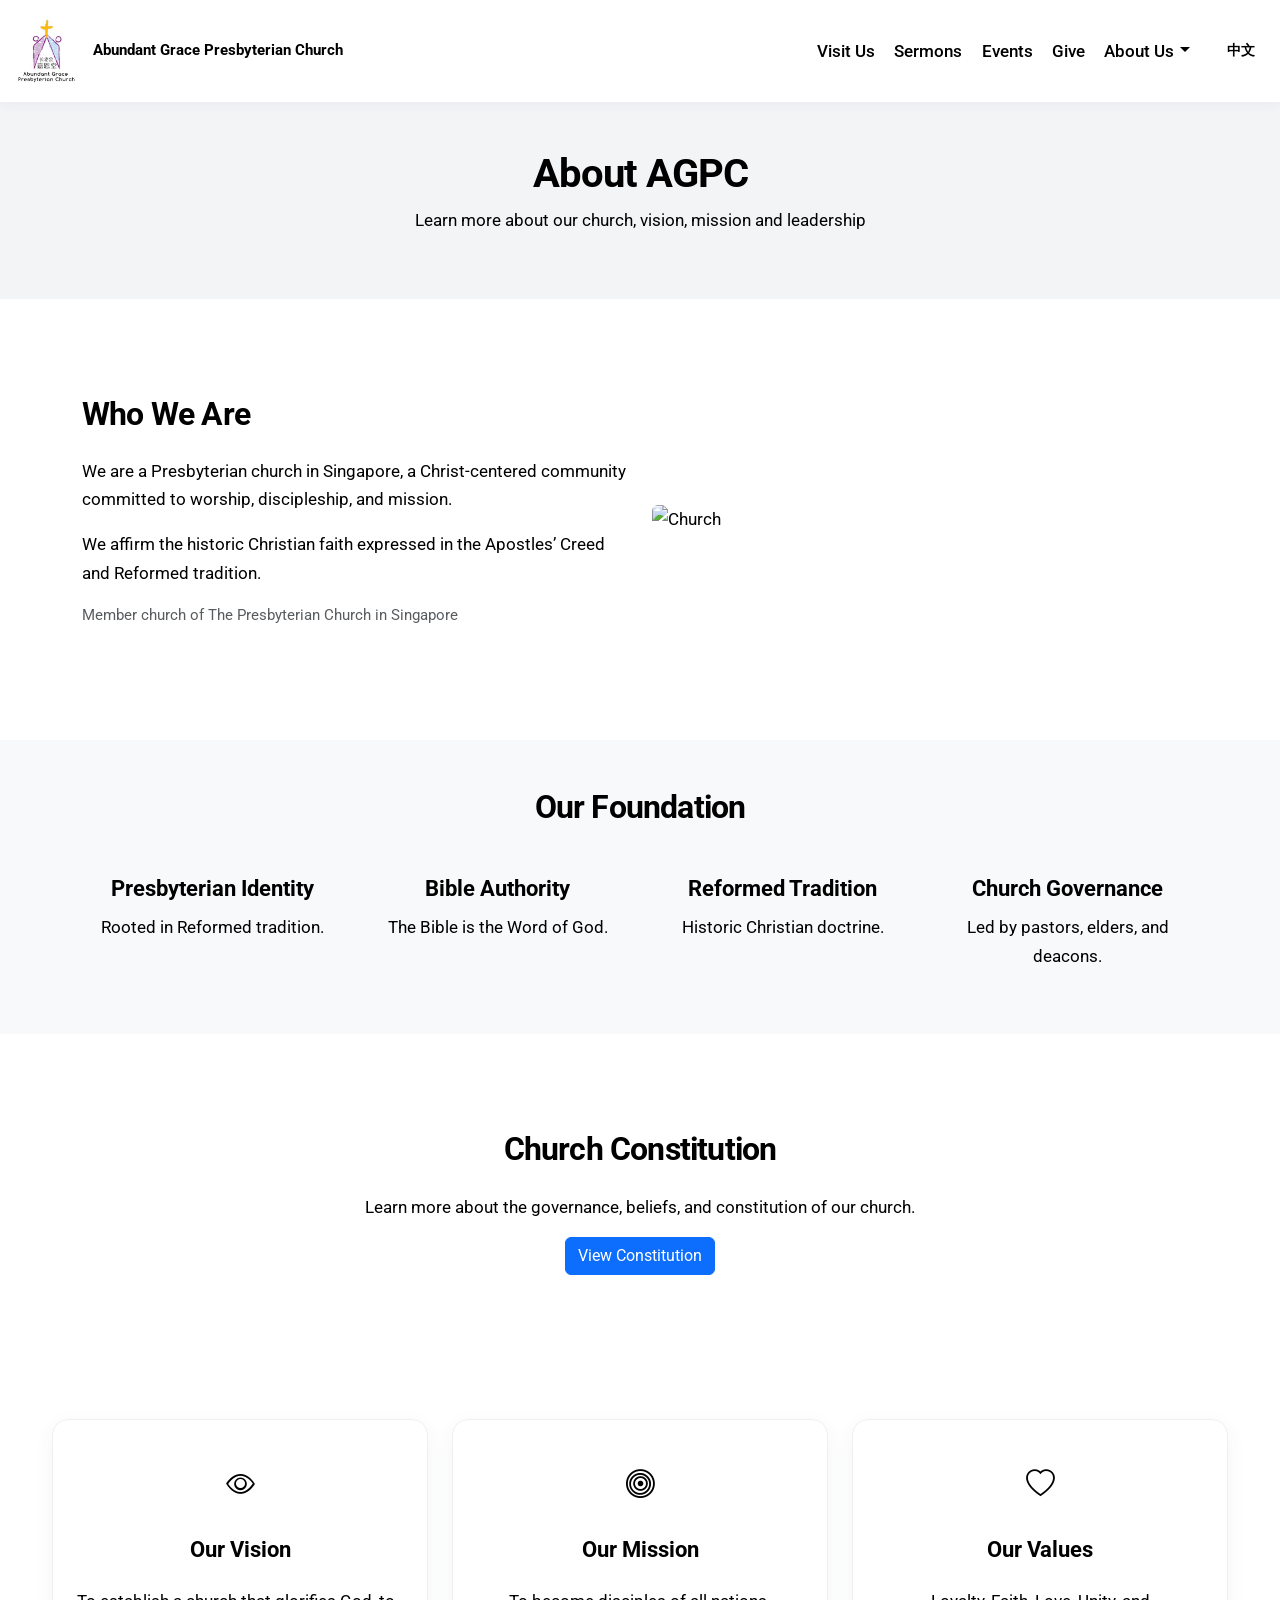
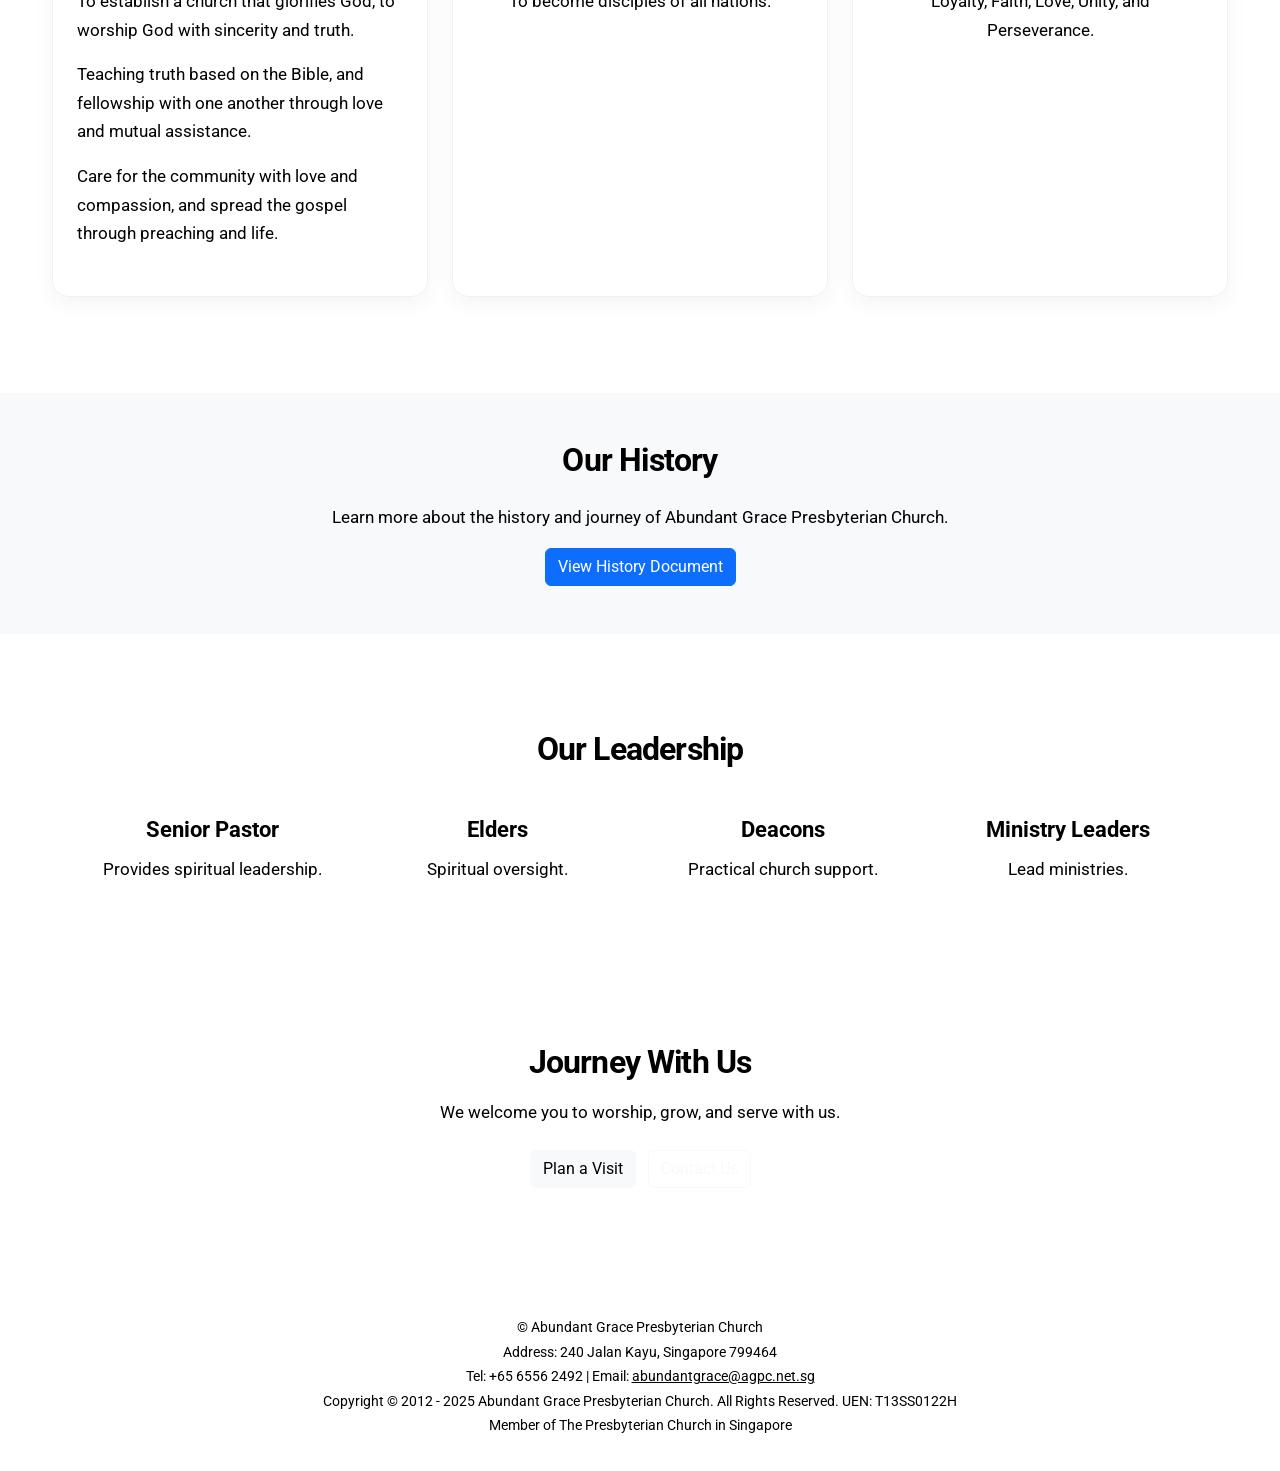
==== commit f8b8c144: "Update AGPC.html" ====
--- a/AGPC.html
+++ b/AGPC.html
@@ -404,13 +404,21 @@
 
     <!-- FOOTER -->
         <footer class="footer mt-5">
-        <div class="container text-center">
-            <p>© Abundant Grace Presbyterian Church</p>
-            <p>Address: 240 Jalan Kayu, Singapore 799464</p>
-            <p>Tel: +65 6556 2492     |     Email: abundantgrace@agpc.net.sg</p>
-​            <p>Copyright © 2012 - 2025 Abundant Grace Presbyterian Church. All Rights Reserved. UEN: T13SS0122H</p>
-            <p>member of The Presbyterian Church in Singapore</p>
-        </div>
+            <div class="container text-center">
+                <p>© Abundant Grace Presbyterian Church</p>
+                <p>
+                    Address: 240 Jalan Kayu, Singapore 799464
+                </p>
+                <p>
+                    Tel: +65 6556 2492 |
+                    Email: <a href="mailto:abundantgrace@agpc.net.sg">abundantgrace@agpc.net.sg</a>
+                </p>
+                <p>
+                    Copyright © 2012 - 2025 Abundant Grace Presbyterian Church.
+                    All Rights Reserved. UEN: T13SS0122H
+                </p>
+                <p>Member of The Presbyterian Church in Singapore</p>
+            </div>
         </footer>
 
 </body>
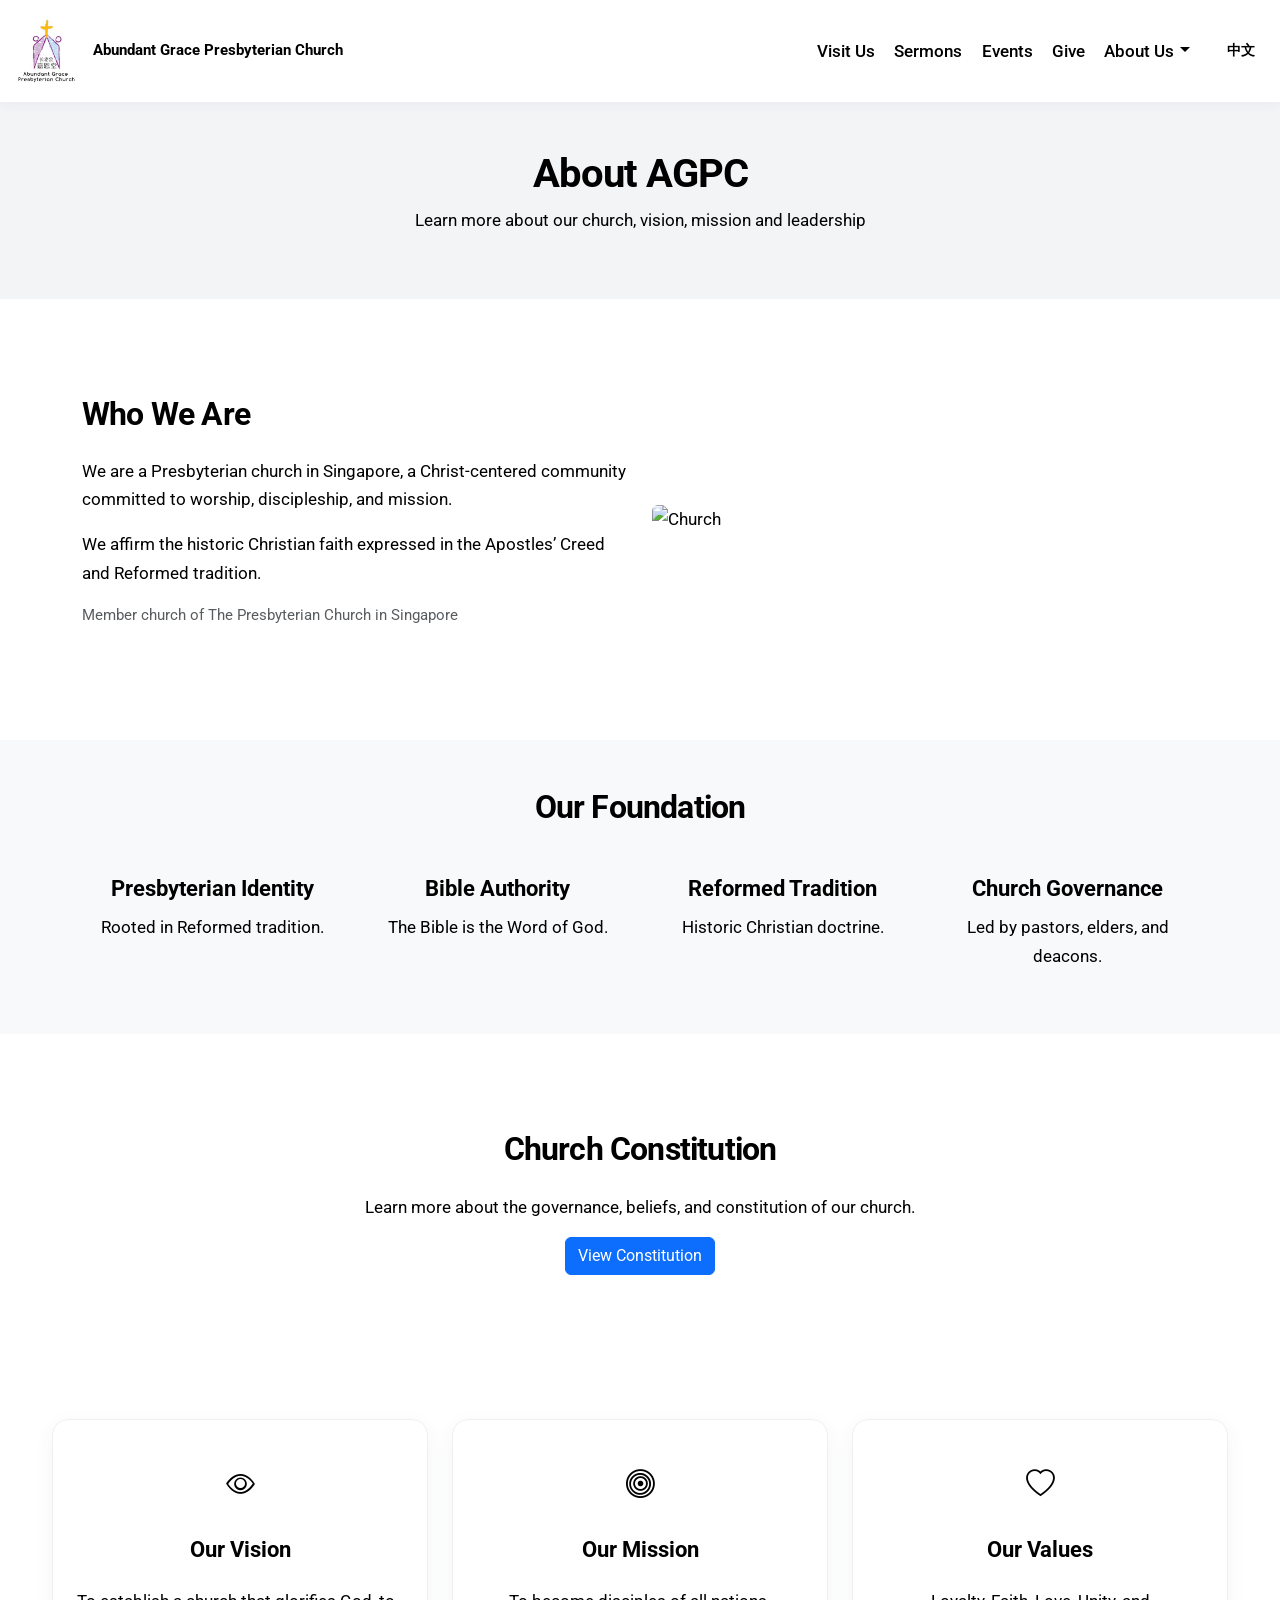
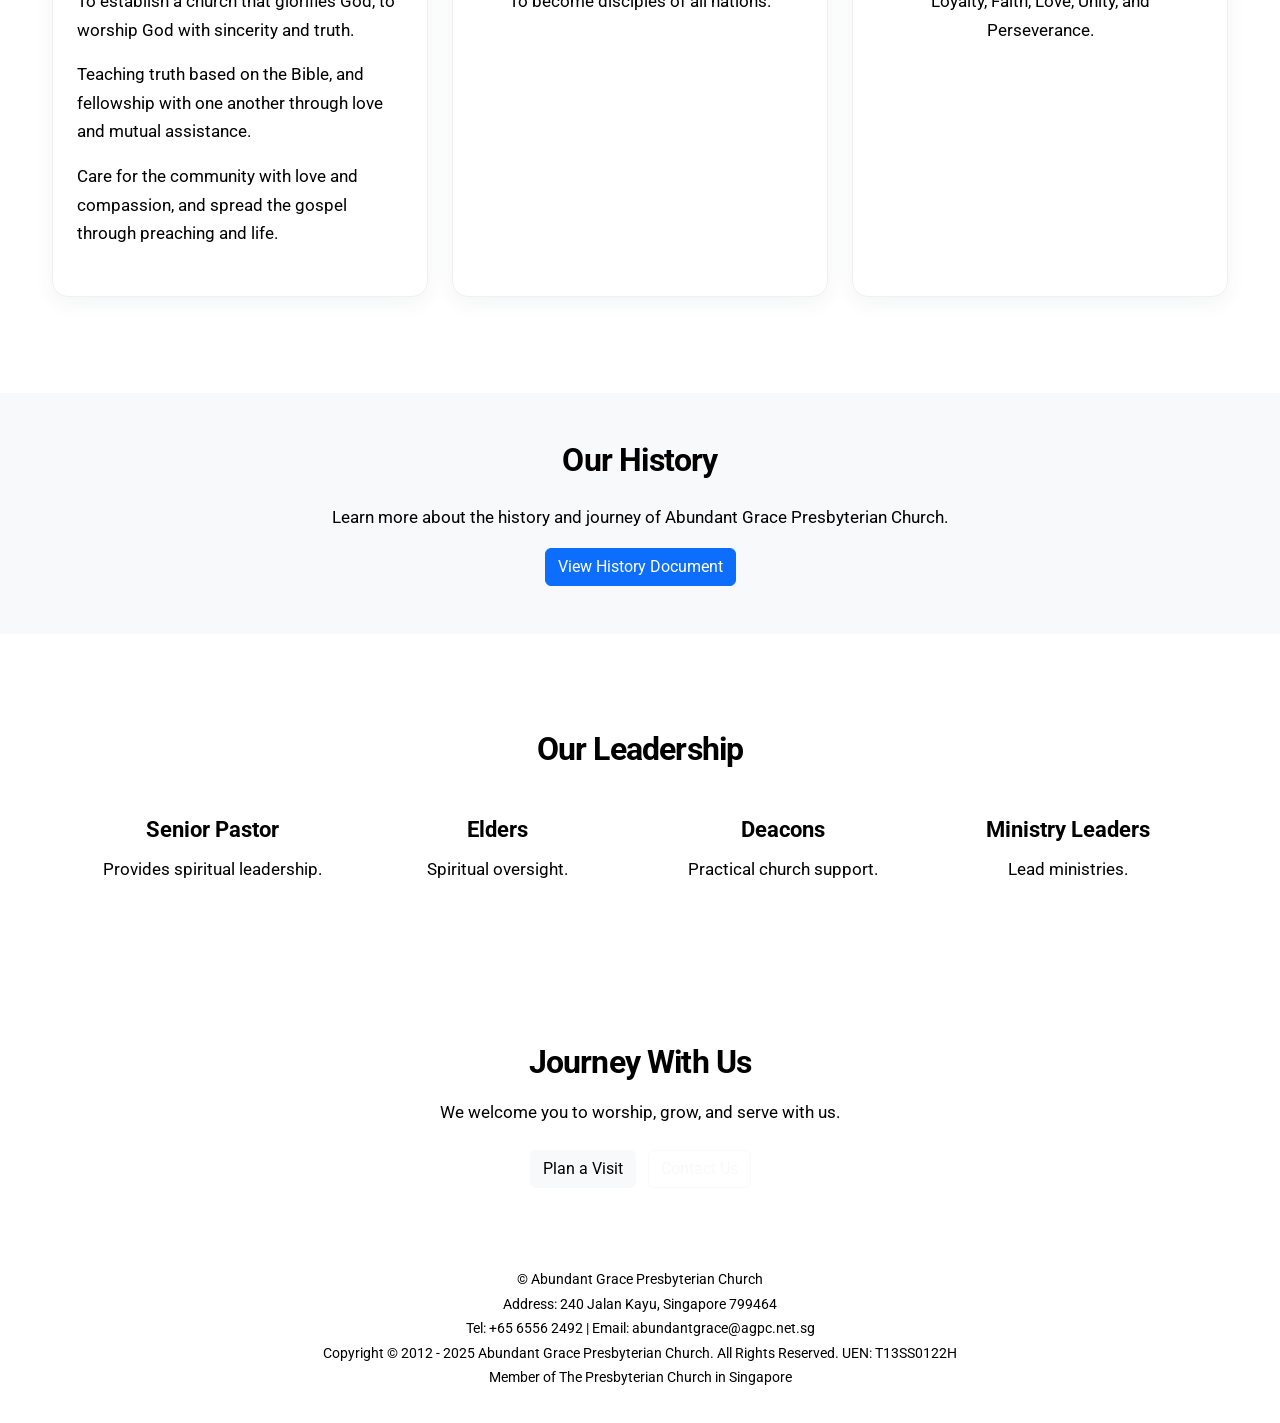
==== commit c6e94010: "Update AGPC.html" ====
--- a/AGPC.html
+++ b/AGPC.html
@@ -403,23 +403,21 @@
 </section>
 
     <!-- FOOTER -->
-        <footer class="footer mt-5">
-            <div class="container text-center">
-                <p>© Abundant Grace Presbyterian Church</p>
-                <p>
-                    Address: 240 Jalan Kayu, Singapore 799464
-                </p>
-                <p>
-                    Tel: +65 6556 2492 |
-                    Email: <a href="mailto:abundantgrace@agpc.net.sg">abundantgrace@agpc.net.sg</a>
-                </p>
-                <p>
-                    Copyright © 2012 - 2025 Abundant Grace Presbyterian Church.
-                    All Rights Reserved. UEN: T13SS0122H
-                </p>
-                <p>Member of The Presbyterian Church in Singapore</p>
-            </div>
-        </footer>
+    <footer class="footer">
+        <div class="container text-center">
+            <p>© Abundant Grace Presbyterian Church</p>
+            <p>Address: 240 Jalan Kayu, Singapore 799464</p>
+            <p>
+                Tel: +65 6556 2492 |
+                Email: abundantgrace@agpc.net.sg
+            </p>
+            <p>
+                Copyright © 2012 - 2025 Abundant Grace Presbyterian Church.
+                All Rights Reserved. UEN: T13SS0122H
+            </p>
+            <p>Member of The Presbyterian Church in Singapore</p>
+        </div>
+    </footer>
 
 </body>
 </html>
